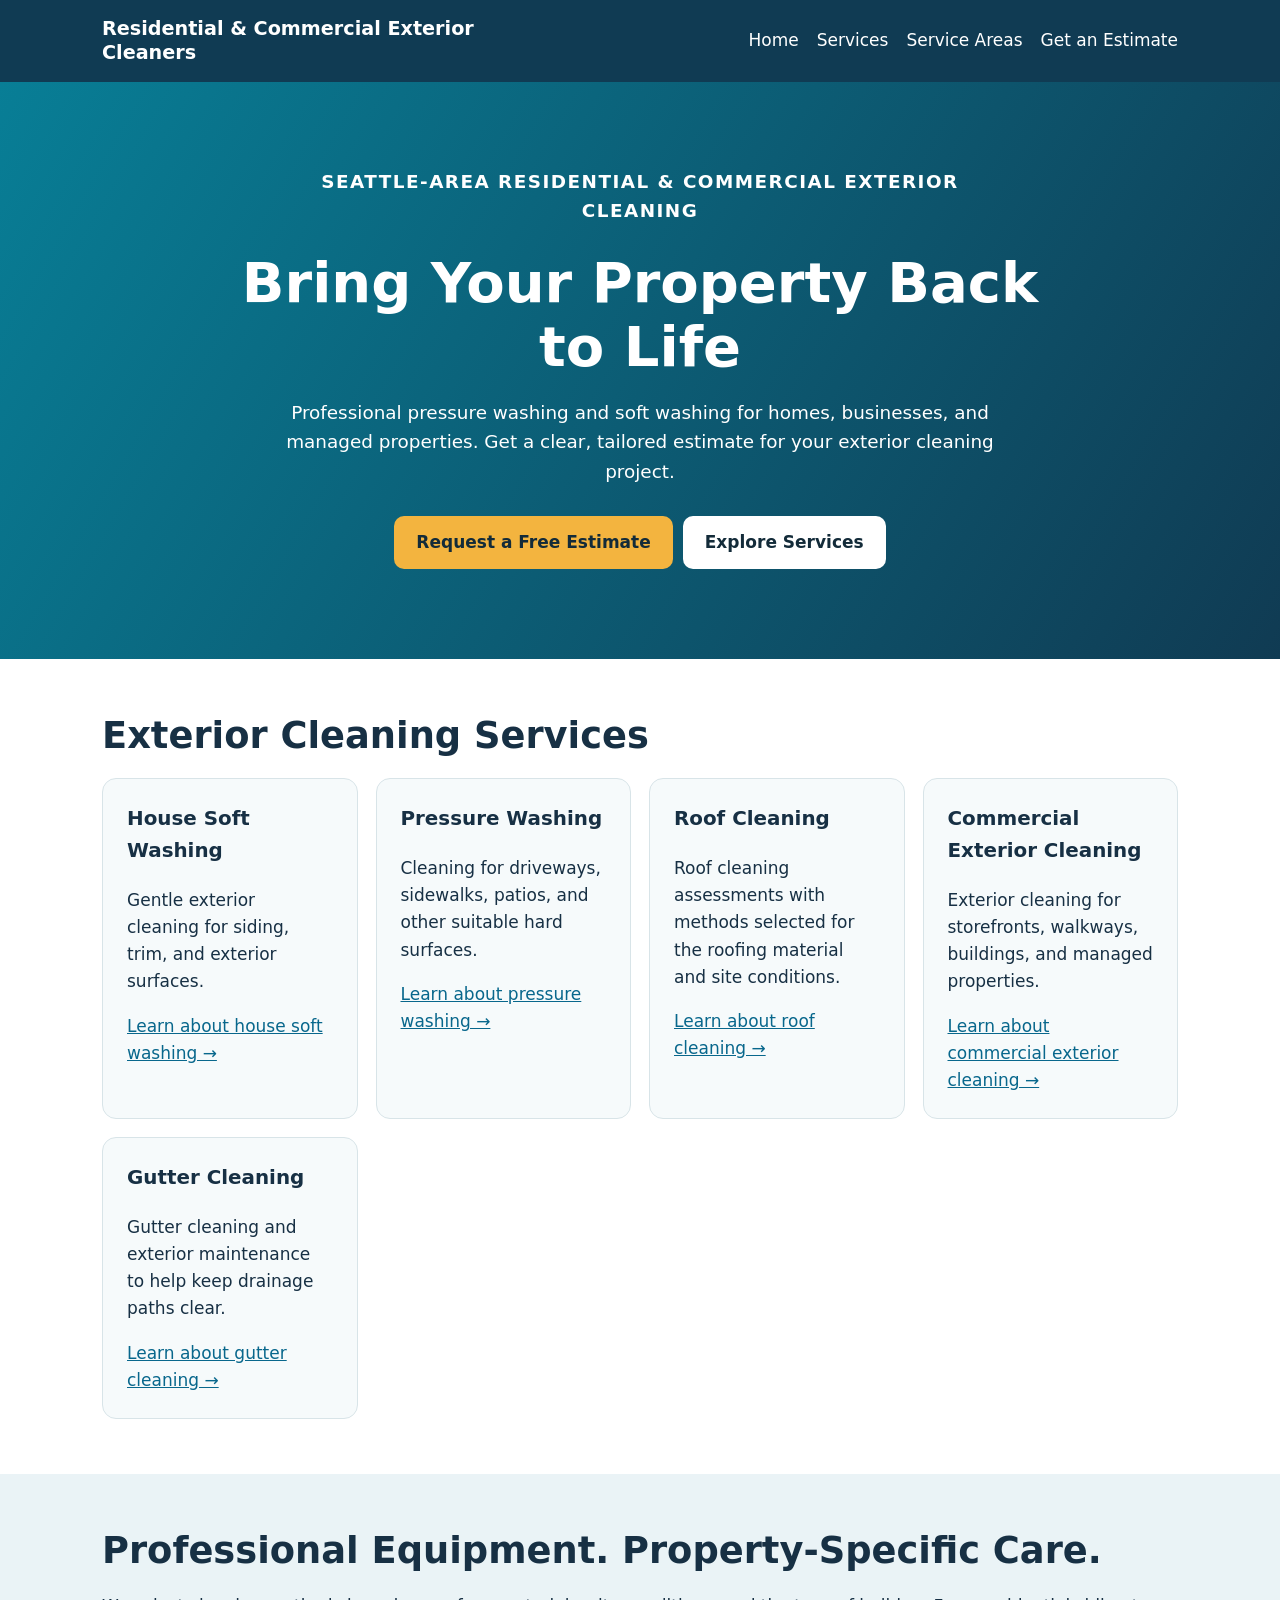
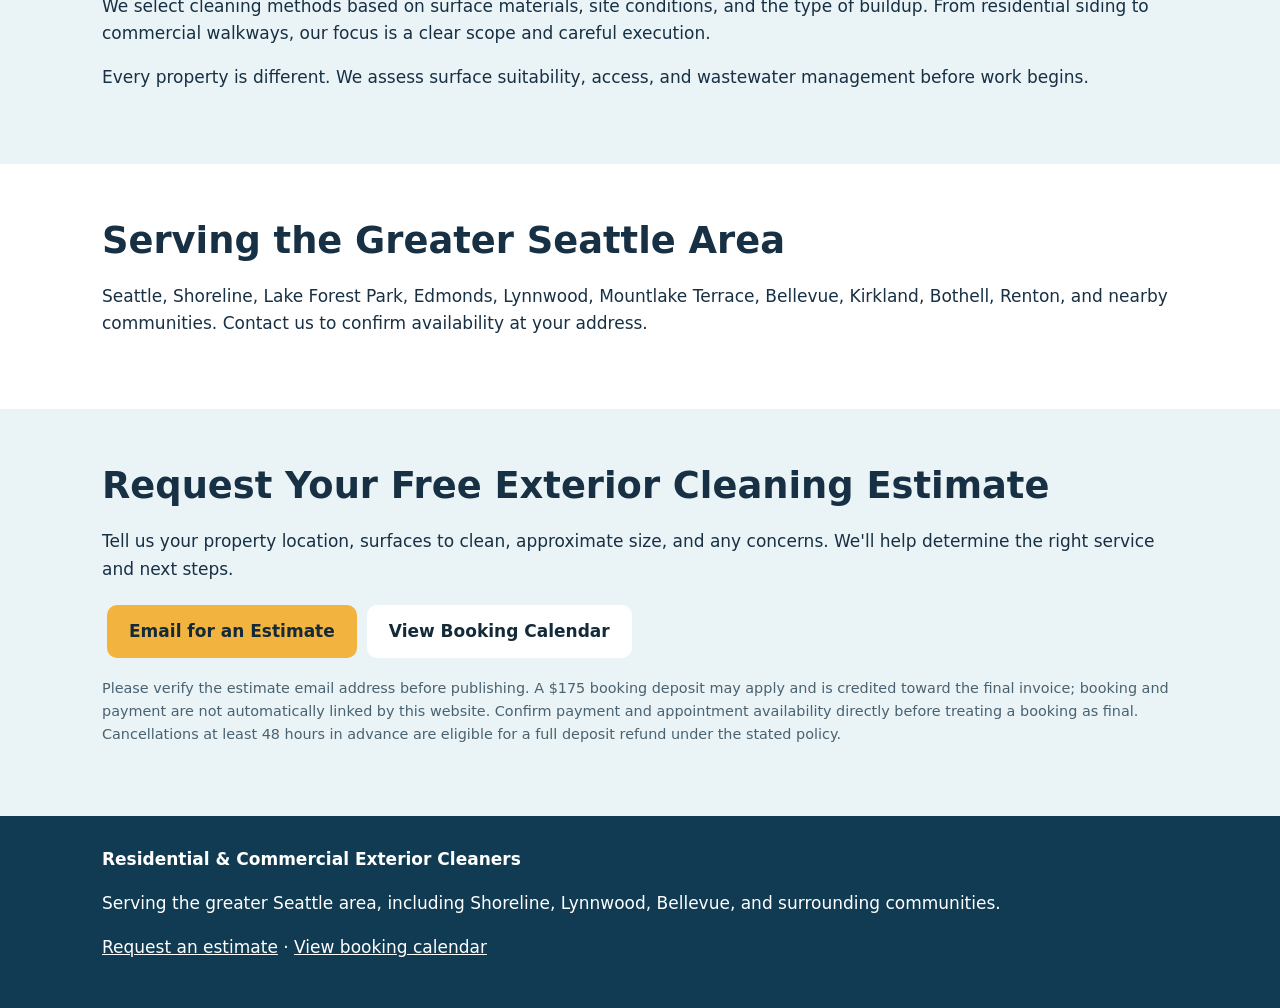
==== index.html @ 868d70b2 "Update index.html Fix Google ads tracking placement" ====
<!doctype html><html lang="en"><head><meta charset="utf-8"><meta name="viewport" content="width=device-width,initial-scale=1"><title>Seattle Pressure Washing &amp; Soft Washing | Residential &amp; Commercial Exterior Cleaners</title><meta name="description" content="Residential and commercial pressure washing, house soft washing, roof cleaning, and exterior cleaning across Seattle, Shoreline, Bellevue, and Lynnwood. Request a free estimate."><link rel="canonical" href="https://www.residentialcommercialexteriorcleaners.com/"><link rel="stylesheet" href="/styles.css"><script type="application/ld+json">{"@context":"https://schema.org","@type":"LocalBusiness","name":"Residential & Commercial Exterior Cleaners","url":"https://www.residentialcommercialexteriorcleaners.com/","description":"Pressure washing and soft washing services for residential and commercial properties in the greater Seattle area.","areaServed":[{"@type":"City","name":"Seattle"},{"@type":"City","name":"Shoreline"},{"@type":"City","name":"Bellevue"},{"@type":"City","name":"Lynnwood"}],"hasOfferCatalog":{"@type":"OfferCatalog","name":"Exterior cleaning services"}}</script>
    
    
<!-- Google tag (gtag.js) -->
<script async src="https://www.googletagmanager.com/gtag/js?id=AW-18505908150"></script>
<script>
  window.dataLayer = window.dataLayer || [];
  function gtag(){dataLayer.push(arguments);}
  gtag('js', new Date());

  gtag('config', 'AW-18505908150');
</script>
<!-- Google Ads estimate request conversion -->
<script>
function gtag_report_conversion(url) {
  var callback = function () {
    if (typeof(url) !== 'undefined') {
      window.location = url;
    }
  };
  gtag('event', 'conversion', {
    'send_to': 'AW-18505908150/kSYCcKnG6kdELb_pvhE',
    'event_callback': callback
  });
  return false;
}
</script>
</head><body><header><div class="wrap"><a class="brand" href="/">Residential &amp; Commercial Exterior Cleaners</a><nav aria-label="Main navigation"><a href="/">Home</a><a href="/#services">Services</a><a href="/#areas">Service Areas</a><a href="/#quote">Get an Estimate</a></nav></div></header><main><section class="hero"><div class="wrap"><p class="eyebrow">Seattle-area residential &amp; commercial exterior cleaning</p><h1>Bring Your Property Back to Life</h1><p>Professional pressure washing and soft washing for homes, businesses, and managed properties. Get a clear, tailored estimate for your exterior cleaning project.</p><a class="btn" href="#quote">Request a Free Estimate</a><a class="btn secondary" href="#services">Explore Services</a></div></section><section class="section" id="services"><div class="wrap"><h2>Exterior Cleaning Services</h2><div class="grid"><article class="card"><h3>House Soft Washing</h3><p>Gentle exterior cleaning for siding, trim, and exterior surfaces.</p><a href="/services/house-soft-washing.html">Learn about house soft washing →</a></article><article class="card"><h3>Pressure Washing</h3><p>Cleaning for driveways, sidewalks, patios, and other suitable hard surfaces.</p><a href="/services/pressure-washing.html">Learn about pressure washing →</a></article><article class="card"><h3>Roof Cleaning</h3><p>Roof cleaning assessments with methods selected for the roofing material and site conditions.</p><a href="/services/roof-cleaning.html">Learn about roof cleaning →</a></article><article class="card"><h3>Commercial Exterior Cleaning</h3><p>Exterior cleaning for storefronts, walkways, buildings, and managed properties.</p><a href="/services/commercial-cleaning.html">Learn about commercial exterior cleaning →</a></article><article class="card"><h3>Gutter Cleaning</h3><p>Gutter cleaning and exterior maintenance to help keep drainage paths clear.</p><a href="/services/gutter-cleaning.html">Learn about gutter cleaning →</a></article></div></div></section><section class="section light"><div class="wrap"><h2>Professional Equipment. Property-Specific Care.</h2><p>We select cleaning methods based on surface materials, site conditions, and the type of buildup. From residential siding to commercial walkways, our focus is a clear scope and careful execution.</p><p>Every property is different. We assess surface suitability, access, and wastewater management before work begins.</p></div></section><section class="section" id="areas"><div class="wrap"><h2>Serving the Greater Seattle Area</h2><p>Seattle, Shoreline, Lake Forest Park, Edmonds, Lynnwood, Mountlake Terrace, Bellevue, Kirkland, Bothell, Renton, and nearby communities. Contact us to confirm availability at your address.</p></div></section><section class="section light" id="quote"><div class="wrap"><h2>Request Your Free Exterior Cleaning Estimate</h2><p>Tell us your property location, surfaces to clean, approximate size, and any concerns. We'll help determine the right service and next steps.</p><a class="btn" onclick="gtag_report_conversion();" href="https://mail.google.com/mail/?view=cm&amp;fs=1&amp;to=matt%40residentialcommercialexteriorcleaners.com&amp;su=Exterior%20Cleaning%20Estimate%20Request"">Email for an Estimate</a><a class="btn secondary" href="https://calendar.app.google/ALPbAjFEjYgFYLGk9" rel="noopener noreferrer">View Booking Calendar</a><p class="note">Please verify the estimate email address before publishing. A $175 booking deposit may apply and is credited toward the final invoice; booking and payment are not automatically linked by this website. Confirm payment and appointment availability directly before treating a booking as final. Cancellations at least 48 hours in advance are eligible for a full deposit refund under the stated policy.</p></div></section></main><footer><div class="wrap"><strong>Residential &amp; Commercial Exterior Cleaners</strong><p>Serving the greater Seattle area, including Shoreline, Lynnwood, Bellevue, and surrounding communities.</p><p><a href="/#quote">Request an estimate</a> · <a href="https://calendar.app.google/ALPbAjFEjYgFYLGk9" rel="noopener noreferrer">View booking calendar</a></p></div></footer></body></html>
---- styles.css ----
*{box-sizing:border-box}html{scroll-behavior:smooth}body{margin:0;font:17px/1.6 system-ui,-apple-system,Segoe UI,sans-serif;color:#173044;background:#fff}a{color:#08678c}header{background:#103b53;color:white}header .wrap{display:flex;justify-content:space-between;align-items:center;gap:20px;flex-wrap:wrap;padding:17px 22px}header a{color:white;text-decoration:none}nav{display:flex;gap:18px;flex-wrap:wrap}nav a:hover{text-decoration:underline}.brand{font-weight:800;font-size:1.2rem;line-height:1.25;max-width:380px}.hero{background:linear-gradient(120deg,#087e96,#103b53);color:white;padding:85px 20px;text-align:center}.hero h1{font-size:clamp(2rem,5vw,3.5rem);line-height:1.15;max-width:850px;margin:0 auto 18px}.hero p{max-width:750px;margin:0 auto 25px;font-size:1.15rem}.wrap{max-width:1120px;margin:auto;padding:0 22px}.section{padding:55px 0}.section h2{font-size:clamp(1.7rem,3vw,2.3rem);line-height:1.2;margin:0 0 20px}.grid{display:grid;grid-template-columns:repeat(auto-fit,minmax(240px,1fr));gap:18px}.card{border:1px solid #d8e4e8;border-radius:14px;padding:24px;background:#f6fafb}.card h3{margin-top:0}.btn{display:inline-block;background:#f3b43f;color:#132b39!important;font-weight:800;text-decoration:none;padding:13px 22px;border-radius:10px;margin:5px}.btn.secondary{background:white}.light{background:#eaf3f6}.note{font-size:.9rem;color:#496271}.hero .note{color:#e9f4f8}footer{background:#103b53;color:white;padding:30px 0}footer a{color:white}.eyebrow{font-weight:700;text-transform:uppercase;letter-spacing:.08em;font-size:.85rem}ul{padding-left:22px}a:focus-visible{outline:3px solid #e7a11d;outline-offset:3px}@media(max-width:600px){header .wrap{display:block}nav{margin-top:14px}.hero{padding:65px 16px}}
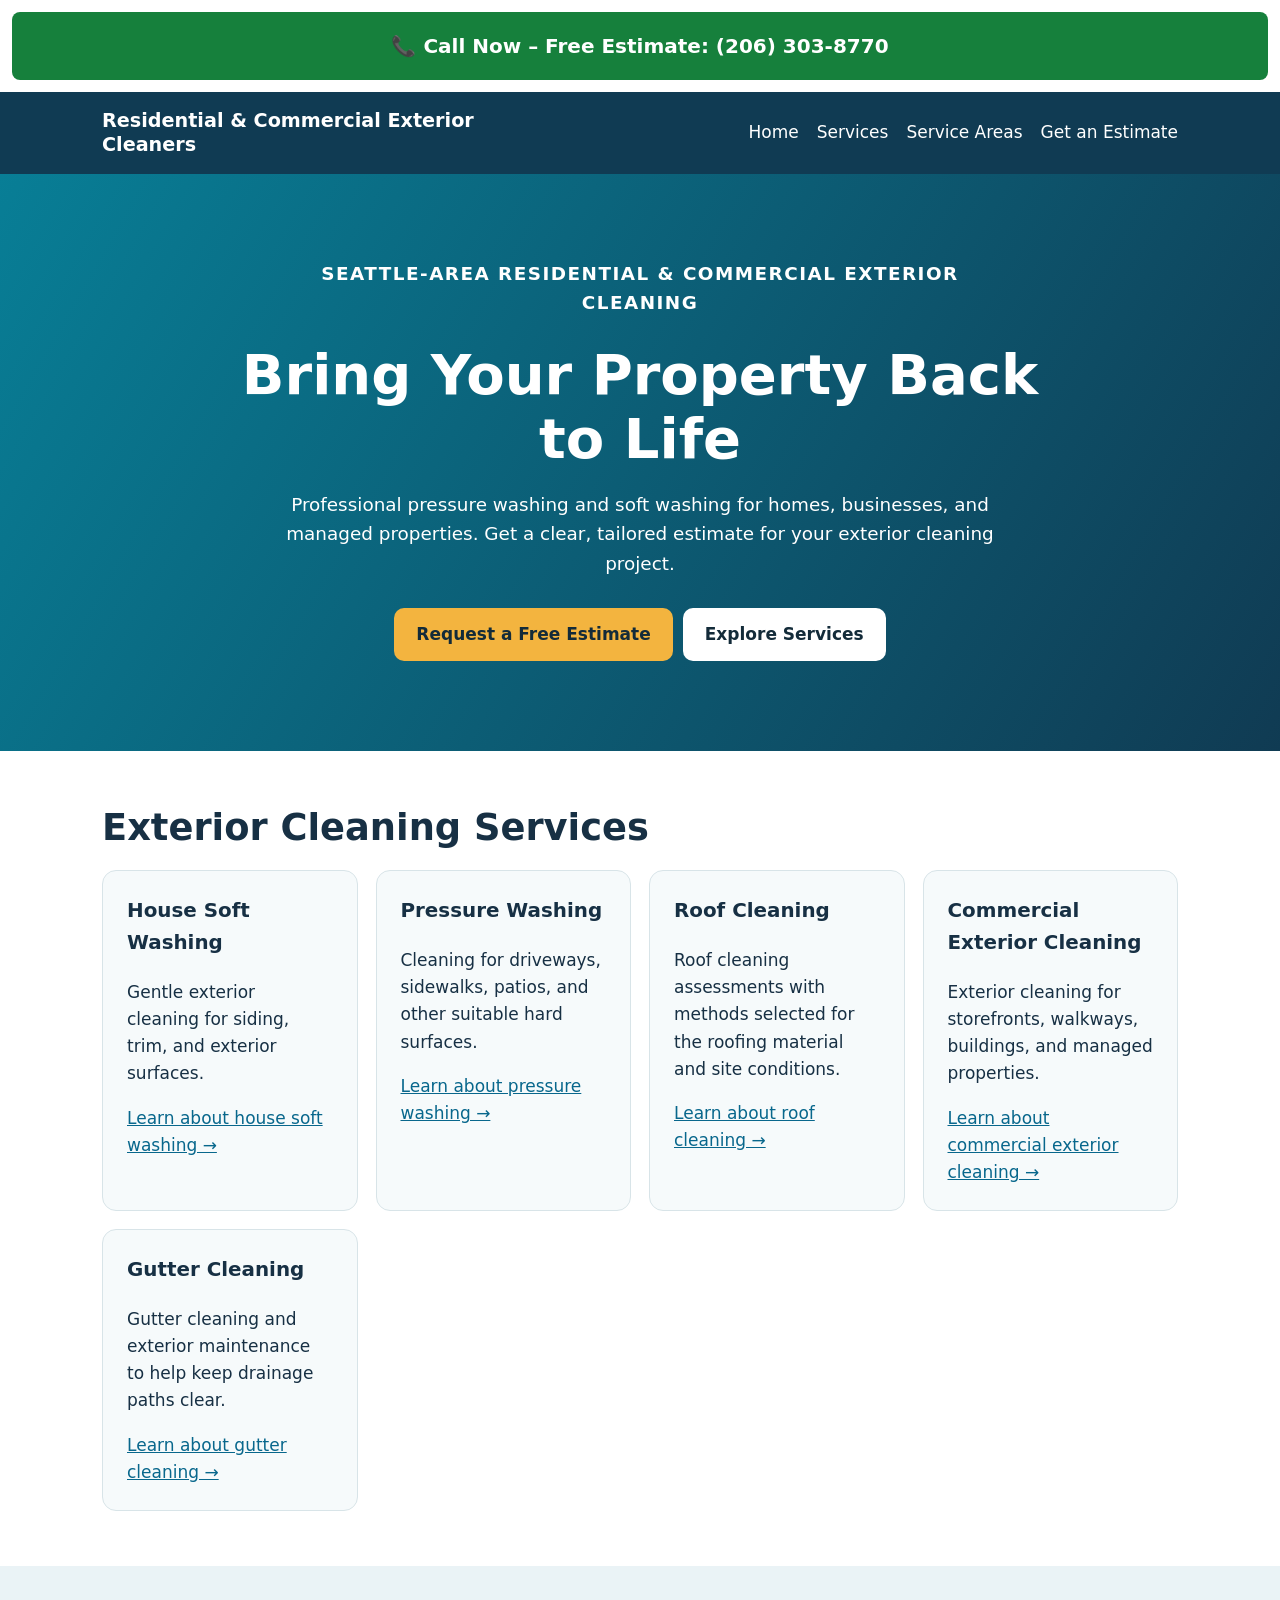
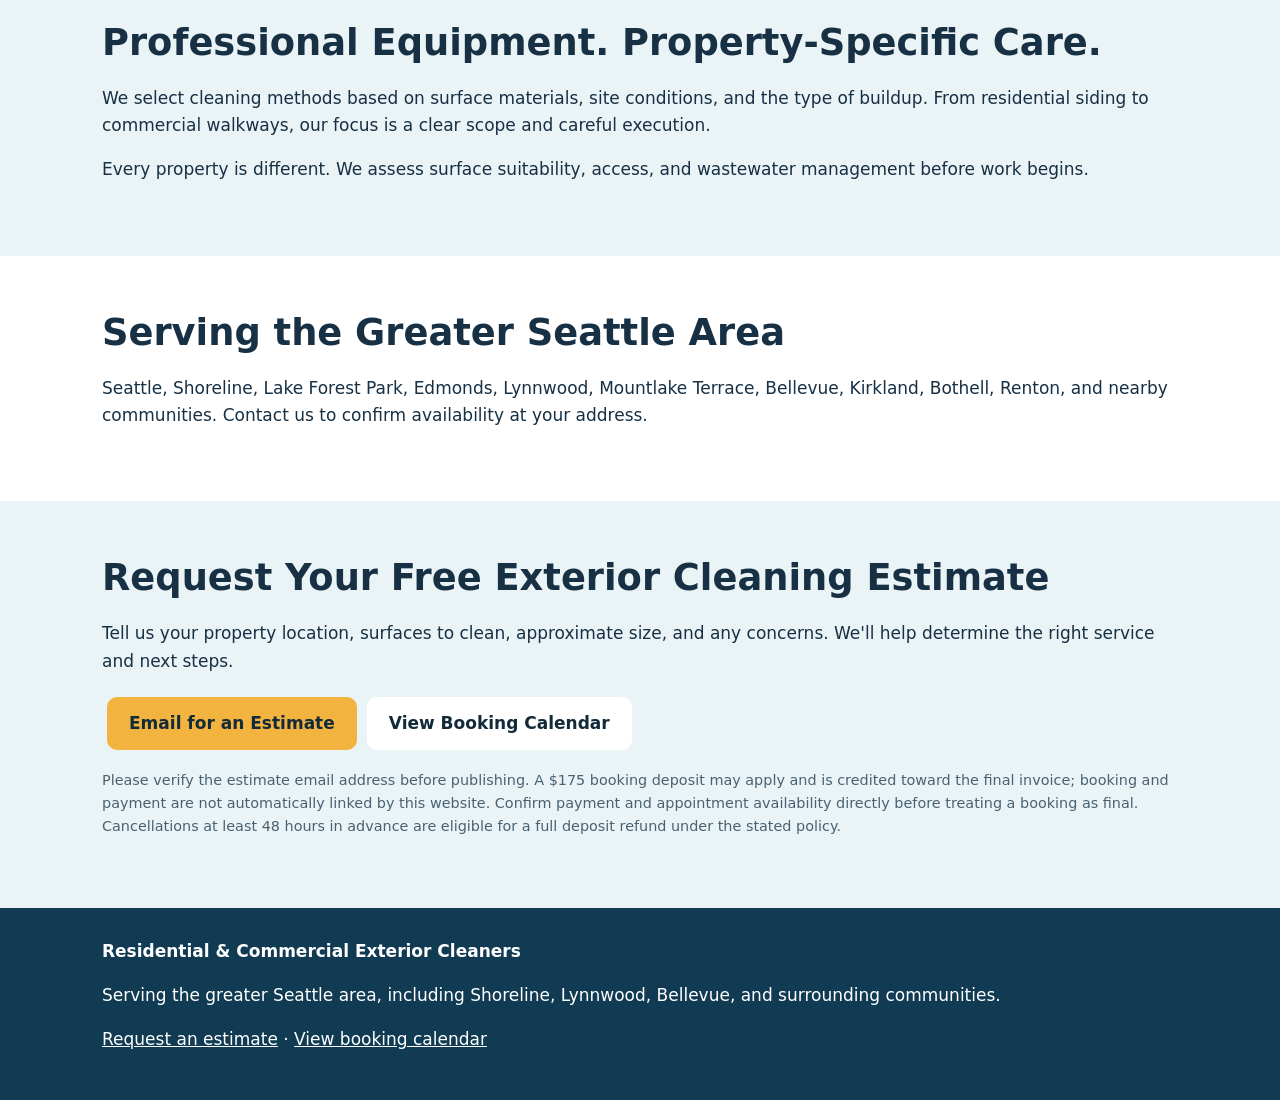
==== commit 9b4a0820: "Update index.html" ====
--- a/index.html
+++ b/index.html
@@ -25,4 +25,8 @@
   return false;
 }
 </script>
-</head><body><header><div class="wrap"><a class="brand" href="/">Residential &amp; Commercial Exterior Cleaners</a><nav aria-label="Main navigation"><a href="/">Home</a><a href="/#services">Services</a><a href="/#areas">Service Areas</a><a href="/#quote">Get an Estimate</a></nav></div></header><main><section class="hero"><div class="wrap"><p class="eyebrow">Seattle-area residential &amp; commercial exterior cleaning</p><h1>Bring Your Property Back to Life</h1><p>Professional pressure washing and soft washing for homes, businesses, and managed properties. Get a clear, tailored estimate for your exterior cleaning project.</p><a class="btn" href="#quote">Request a Free Estimate</a><a class="btn secondary" href="#services">Explore Services</a></div></section><section class="section" id="services"><div class="wrap"><h2>Exterior Cleaning Services</h2><div class="grid"><article class="card"><h3>House Soft Washing</h3><p>Gentle exterior cleaning for siding, trim, and exterior surfaces.</p><a href="/services/house-soft-washing.html">Learn about house soft washing →</a></article><article class="card"><h3>Pressure Washing</h3><p>Cleaning for driveways, sidewalks, patios, and other suitable hard surfaces.</p><a href="/services/pressure-washing.html">Learn about pressure washing →</a></article><article class="card"><h3>Roof Cleaning</h3><p>Roof cleaning assessments with methods selected for the roofing material and site conditions.</p><a href="/services/roof-cleaning.html">Learn about roof cleaning →</a></article><article class="card"><h3>Commercial Exterior Cleaning</h3><p>Exterior cleaning for storefronts, walkways, buildings, and managed properties.</p><a href="/services/commercial-cleaning.html">Learn about commercial exterior cleaning →</a></article><article class="card"><h3>Gutter Cleaning</h3><p>Gutter cleaning and exterior maintenance to help keep drainage paths clear.</p><a href="/services/gutter-cleaning.html">Learn about gutter cleaning →</a></article></div></div></section><section class="section light"><div class="wrap"><h2>Professional Equipment. Property-Specific Care.</h2><p>We select cleaning methods based on surface materials, site conditions, and the type of buildup. From residential siding to commercial walkways, our focus is a clear scope and careful execution.</p><p>Every property is different. We assess surface suitability, access, and wastewater management before work begins.</p></div></section><section class="section" id="areas"><div class="wrap"><h2>Serving the Greater Seattle Area</h2><p>Seattle, Shoreline, Lake Forest Park, Edmonds, Lynnwood, Mountlake Terrace, Bellevue, Kirkland, Bothell, Renton, and nearby communities. Contact us to confirm availability at your address.</p></div></section><section class="section light" id="quote"><div class="wrap"><h2>Request Your Free Exterior Cleaning Estimate</h2><p>Tell us your property location, surfaces to clean, approximate size, and any concerns. We'll help determine the right service and next steps.</p><a class="btn" onclick="gtag_report_conversion();" href="https://mail.google.com/mail/?view=cm&amp;fs=1&amp;to=matt%40residentialcommercialexteriorcleaners.com&amp;su=Exterior%20Cleaning%20Estimate%20Request"">Email for an Estimate</a><a class="btn secondary" href="https://calendar.app.google/ALPbAjFEjYgFYLGk9" rel="noopener noreferrer">View Booking Calendar</a><p class="note">Please verify the estimate email address before publishing. A $175 booking deposit may apply and is credited toward the final invoice; booking and payment are not automatically linked by this website. Confirm payment and appointment availability directly before treating a booking as final. Cancellations at least 48 hours in advance are eligible for a full deposit refund under the stated policy.</p></div></section></main><footer><div class="wrap"><strong>Residential &amp; Commercial Exterior Cleaners</strong><p>Serving the greater Seattle area, including Shoreline, Lynnwood, Bellevue, and surrounding communities.</p><p><a href="/#quote">Request an estimate</a> · <a href="https://calendar.app.google/ALPbAjFEjYgFYLGk9" rel="noopener noreferrer">View booking calendar</a></p></div></footer></body></html>
+</head><body>
+<a href="tel:+12063038770" style="display:block;background:#16803c;color:white;text-align:center;padding:18px;font-size:20px;font-weight:bold;text-decoration:none;border-radius:8px;margin:12px;">
+  📞 Call Now – Free Estimate: (206) 303-8770
+</a>
+<header><div class="wrap"><a class="brand" href="/">Residential &amp; Commercial Exterior Cleaners</a><nav aria-label="Main navigation"><a href="/">Home</a><a href="/#services">Services</a><a href="/#areas">Service Areas</a><a href="/#quote">Get an Estimate</a></nav></div></header><main><section class="hero"><div class="wrap"><p class="eyebrow">Seattle-area residential &amp; commercial exterior cleaning</p><h1>Bring Your Property Back to Life</h1><p>Professional pressure washing and soft washing for homes, businesses, and managed properties. Get a clear, tailored estimate for your exterior cleaning project.</p><a class="btn" href="#quote">Request a Free Estimate</a><a class="btn secondary" href="#services">Explore Services</a></div></section><section class="section" id="services"><div class="wrap"><h2>Exterior Cleaning Services</h2><div class="grid"><article class="card"><h3>House Soft Washing</h3><p>Gentle exterior cleaning for siding, trim, and exterior surfaces.</p><a href="/services/house-soft-washing.html">Learn about house soft washing →</a></article><article class="card"><h3>Pressure Washing</h3><p>Cleaning for driveways, sidewalks, patios, and other suitable hard surfaces.</p><a href="/services/pressure-washing.html">Learn about pressure washing →</a></article><article class="card"><h3>Roof Cleaning</h3><p>Roof cleaning assessments with methods selected for the roofing material and site conditions.</p><a href="/services/roof-cleaning.html">Learn about roof cleaning →</a></article><article class="card"><h3>Commercial Exterior Cleaning</h3><p>Exterior cleaning for storefronts, walkways, buildings, and managed properties.</p><a href="/services/commercial-cleaning.html">Learn about commercial exterior cleaning →</a></article><article class="card"><h3>Gutter Cleaning</h3><p>Gutter cleaning and exterior maintenance to help keep drainage paths clear.</p><a href="/services/gutter-cleaning.html">Learn about gutter cleaning →</a></article></div></div></section><section class="section light"><div class="wrap"><h2>Professional Equipment. Property-Specific Care.</h2><p>We select cleaning methods based on surface materials, site conditions, and the type of buildup. From residential siding to commercial walkways, our focus is a clear scope and careful execution.</p><p>Every property is different. We assess surface suitability, access, and wastewater management before work begins.</p></div></section><section class="section" id="areas"><div class="wrap"><h2>Serving the Greater Seattle Area</h2><p>Seattle, Shoreline, Lake Forest Park, Edmonds, Lynnwood, Mountlake Terrace, Bellevue, Kirkland, Bothell, Renton, and nearby communities. Contact us to confirm availability at your address.</p></div></section><section class="section light" id="quote"><div class="wrap"><h2>Request Your Free Exterior Cleaning Estimate</h2><p>Tell us your property location, surfaces to clean, approximate size, and any concerns. We'll help determine the right service and next steps.</p><a class="btn" onclick="gtag_report_conversion();" href="https://mail.google.com/mail/?view=cm&amp;fs=1&amp;to=matt%40residentialcommercialexteriorcleaners.com&amp;su=Exterior%20Cleaning%20Estimate%20Request"">Email for an Estimate</a><a class="btn secondary" href="https://calendar.app.google/ALPbAjFEjYgFYLGk9" rel="noopener noreferrer">View Booking Calendar</a><p class="note">Please verify the estimate email address before publishing. A $175 booking deposit may apply and is credited toward the final invoice; booking and payment are not automatically linked by this website. Confirm payment and appointment availability directly before treating a booking as final. Cancellations at least 48 hours in advance are eligible for a full deposit refund under the stated policy.</p></div></section></main><footer><div class="wrap"><strong>Residential &amp; Commercial Exterior Cleaners</strong><p>Serving the greater Seattle area, including Shoreline, Lynnwood, Bellevue, and surrounding communities.</p><p><a href="/#quote">Request an estimate</a> · <a href="https://calendar.app.google/ALPbAjFEjYgFYLGk9" rel="noopener noreferrer">View booking calendar</a></p></div></footer></body></html>
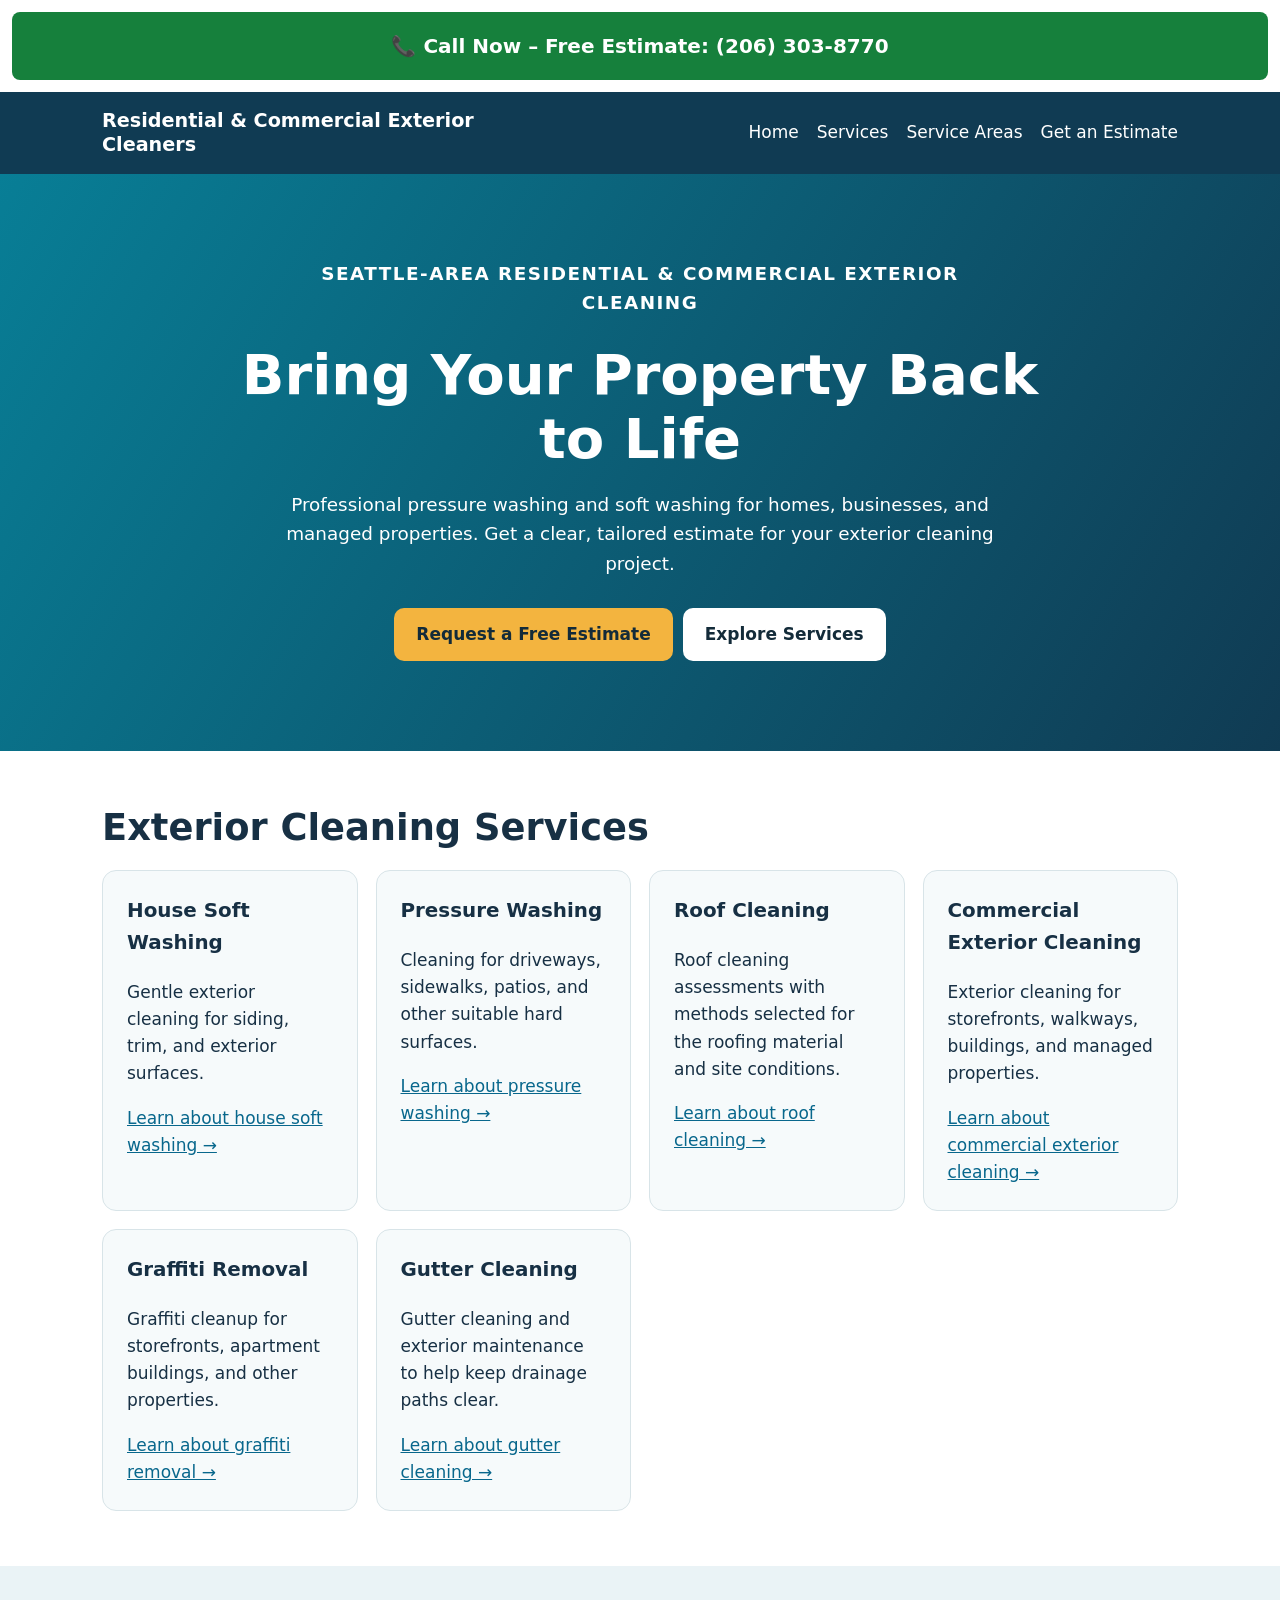
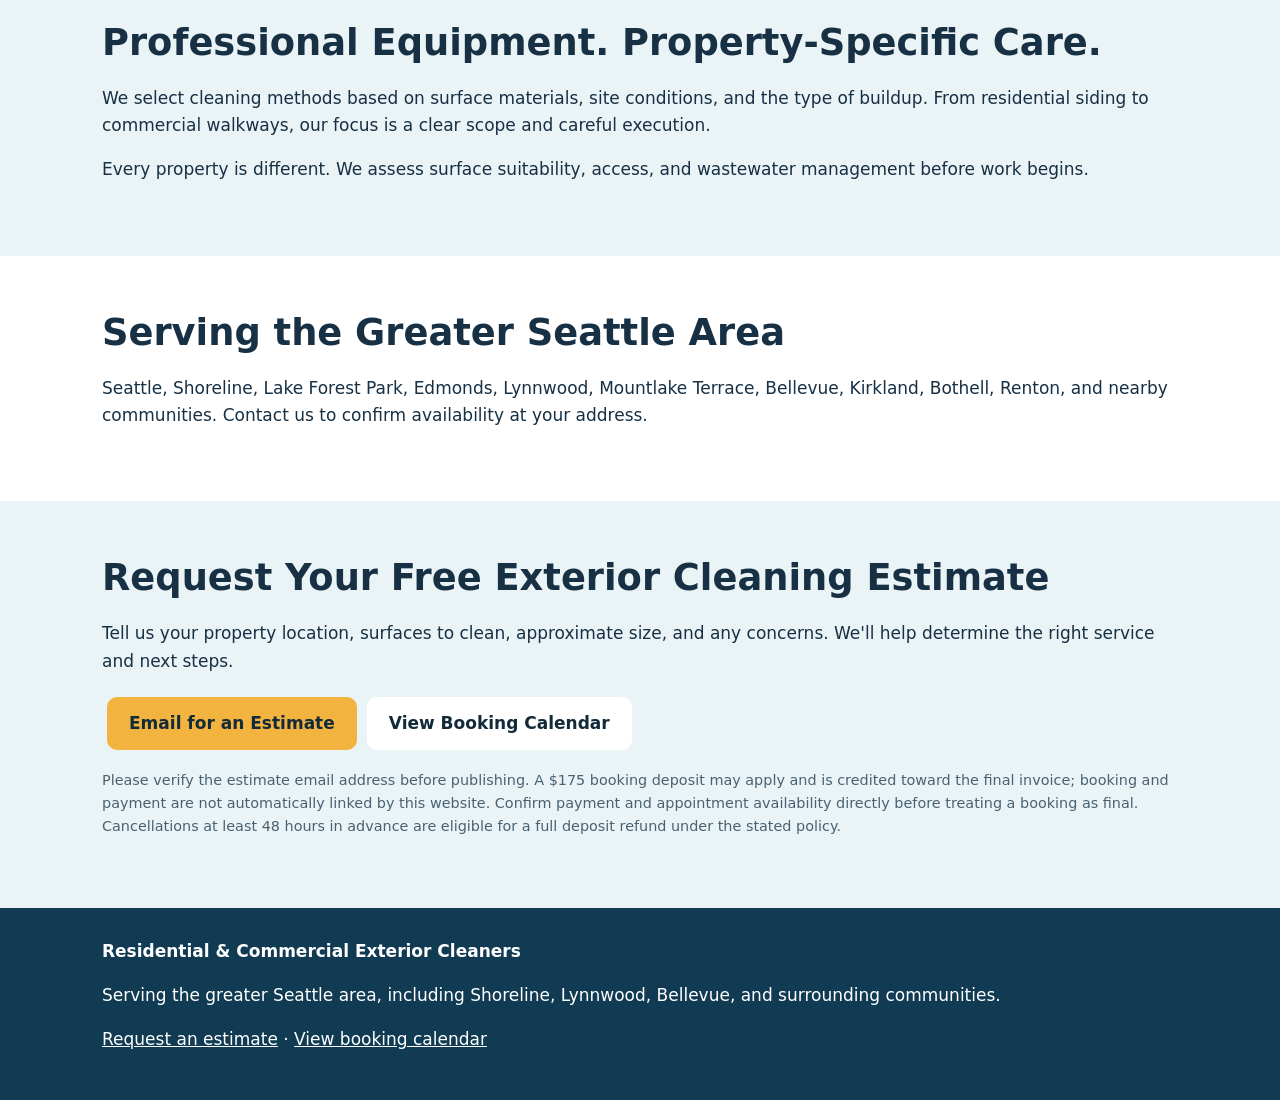
==== commit c9ab7c33: "Add graffiti removal service page" ====
--- a/index.html
+++ b/index.html
@@ -29,4 +29,4 @@
 <a href="tel:+12063038770" style="display:block;background:#16803c;color:white;text-align:center;padding:18px;font-size:20px;font-weight:bold;text-decoration:none;border-radius:8px;margin:12px;">
   📞 Call Now – Free Estimate: (206) 303-8770
 </a>
-<header><div class="wrap"><a class="brand" href="/">Residential &amp; Commercial Exterior Cleaners</a><nav aria-label="Main navigation"><a href="/">Home</a><a href="/#services">Services</a><a href="/#areas">Service Areas</a><a href="/#quote">Get an Estimate</a></nav></div></header><main><section class="hero"><div class="wrap"><p class="eyebrow">Seattle-area residential &amp; commercial exterior cleaning</p><h1>Bring Your Property Back to Life</h1><p>Professional pressure washing and soft washing for homes, businesses, and managed properties. Get a clear, tailored estimate for your exterior cleaning project.</p><a class="btn" href="#quote">Request a Free Estimate</a><a class="btn secondary" href="#services">Explore Services</a></div></section><section class="section" id="services"><div class="wrap"><h2>Exterior Cleaning Services</h2><div class="grid"><article class="card"><h3>House Soft Washing</h3><p>Gentle exterior cleaning for siding, trim, and exterior surfaces.</p><a href="/services/house-soft-washing.html">Learn about house soft washing →</a></article><article class="card"><h3>Pressure Washing</h3><p>Cleaning for driveways, sidewalks, patios, and other suitable hard surfaces.</p><a href="/services/pressure-washing.html">Learn about pressure washing →</a></article><article class="card"><h3>Roof Cleaning</h3><p>Roof cleaning assessments with methods selected for the roofing material and site conditions.</p><a href="/services/roof-cleaning.html">Learn about roof cleaning →</a></article><article class="card"><h3>Commercial Exterior Cleaning</h3><p>Exterior cleaning for storefronts, walkways, buildings, and managed properties.</p><a href="/services/commercial-cleaning.html">Learn about commercial exterior cleaning →</a></article><article class="card"><h3>Gutter Cleaning</h3><p>Gutter cleaning and exterior maintenance to help keep drainage paths clear.</p><a href="/services/gutter-cleaning.html">Learn about gutter cleaning →</a></article></div></div></section><section class="section light"><div class="wrap"><h2>Professional Equipment. Property-Specific Care.</h2><p>We select cleaning methods based on surface materials, site conditions, and the type of buildup. From residential siding to commercial walkways, our focus is a clear scope and careful execution.</p><p>Every property is different. We assess surface suitability, access, and wastewater management before work begins.</p></div></section><section class="section" id="areas"><div class="wrap"><h2>Serving the Greater Seattle Area</h2><p>Seattle, Shoreline, Lake Forest Park, Edmonds, Lynnwood, Mountlake Terrace, Bellevue, Kirkland, Bothell, Renton, and nearby communities. Contact us to confirm availability at your address.</p></div></section><section class="section light" id="quote"><div class="wrap"><h2>Request Your Free Exterior Cleaning Estimate</h2><p>Tell us your property location, surfaces to clean, approximate size, and any concerns. We'll help determine the right service and next steps.</p><a class="btn" onclick="gtag_report_conversion();" href="https://mail.google.com/mail/?view=cm&amp;fs=1&amp;to=matt%40residentialcommercialexteriorcleaners.com&amp;su=Exterior%20Cleaning%20Estimate%20Request"">Email for an Estimate</a><a class="btn secondary" href="https://calendar.app.google/ALPbAjFEjYgFYLGk9" rel="noopener noreferrer">View Booking Calendar</a><p class="note">Please verify the estimate email address before publishing. A $175 booking deposit may apply and is credited toward the final invoice; booking and payment are not automatically linked by this website. Confirm payment and appointment availability directly before treating a booking as final. Cancellations at least 48 hours in advance are eligible for a full deposit refund under the stated policy.</p></div></section></main><footer><div class="wrap"><strong>Residential &amp; Commercial Exterior Cleaners</strong><p>Serving the greater Seattle area, including Shoreline, Lynnwood, Bellevue, and surrounding communities.</p><p><a href="/#quote">Request an estimate</a> · <a href="https://calendar.app.google/ALPbAjFEjYgFYLGk9" rel="noopener noreferrer">View booking calendar</a></p></div></footer></body></html>
+<header><div class="wrap"><a class="brand" href="/">Residential &amp; Commercial Exterior Cleaners</a><nav aria-label="Main navigation"><a href="/">Home</a><a href="/#services">Services</a><a href="/#areas">Service Areas</a><a href="/#quote">Get an Estimate</a></nav></div></header><main><section class="hero"><div class="wrap"><p class="eyebrow">Seattle-area residential &amp; commercial exterior cleaning</p><h1>Bring Your Property Back to Life</h1><p>Professional pressure washing and soft washing for homes, businesses, and managed properties. Get a clear, tailored estimate for your exterior cleaning project.</p><a class="btn" href="tel:+12063038770">Request a Free Estimate</a><a class="btn secondary" href="#services">Explore Services</a></div></section><section class="section" id="services"><div class="wrap"><h2>Exterior Cleaning Services</h2><div class="grid"><article class="card"><h3>House Soft Washing</h3><p>Gentle exterior cleaning for siding, trim, and exterior surfaces.</p><a href="/services/house-soft-washing.html">Learn about house soft washing →</a></article><article class="card"><h3>Pressure Washing</h3><p>Cleaning for driveways, sidewalks, patios, and other suitable hard surfaces.</p><a href="/services/pressure-washing.html">Learn about pressure washing →</a></article><article class="card"><h3>Roof Cleaning</h3><p>Roof cleaning assessments with methods selected for the roofing material and site conditions.</p><a href="/services/roof-cleaning.html">Learn about roof cleaning →</a></article><article class="card"><h3>Commercial Exterior Cleaning</h3><p>Exterior cleaning for storefronts, walkways, buildings, and managed properties.</p><a href="/services/commercial-cleaning.html">Learn about commercial exterior cleaning →</a></article><article class="card"><h3>Graffiti Removal</h3><p>Graffiti cleanup for storefronts, apartment buildings, and other properties.</p><a href="/services/graffiti-removal.html">Learn about graffiti removal →</a></article><article class="card"><h3>Gutter Cleaning</h3><p>Gutter cleaning and exterior maintenance to help keep drainage paths clear.</p><a href="/services/gutter-cleaning.html">Learn about gutter cleaning →</a></article></div></div></section><section class="section light"><div class="wrap"><h2>Professional Equipment. Property-Specific Care.</h2><p>We select cleaning methods based on surface materials, site conditions, and the type of buildup. From residential siding to commercial walkways, our focus is a clear scope and careful execution.</p><p>Every property is different. We assess surface suitability, access, and wastewater management before work begins.</p></div></section><section class="section" id="areas"><div class="wrap"><h2>Serving the Greater Seattle Area</h2><p>Seattle, Shoreline, Lake Forest Park, Edmonds, Lynnwood, Mountlake Terrace, Bellevue, Kirkland, Bothell, Renton, and nearby communities. Contact us to confirm availability at your address.</p></div></section><section class="section light" id="quote"><div class="wrap"><h2>Request Your Free Exterior Cleaning Estimate</h2><p>Tell us your property location, surfaces to clean, approximate size, and any concerns. We'll help determine the right service and next steps.</p><a class="btn" onclick="gtag_report_conversion();" href="https://mail.google.com/mail/?view=cm&amp;fs=1&amp;to=matt%40residentialcommercialexteriorcleaners.com&amp;su=Exterior%20Cleaning%20Estimate%20Request"">Email for an Estimate</a><a class="btn secondary" href="https://calendar.app.google/ALPbAjFEjYgFYLGk9" rel="noopener noreferrer">View Booking Calendar</a><p class="note">Please verify the estimate email address before publishing. A $175 booking deposit may apply and is credited toward the final invoice; booking and payment are not automatically linked by this website. Confirm payment and appointment availability directly before treating a booking as final. Cancellations at least 48 hours in advance are eligible for a full deposit refund under the stated policy.</p></div></section></main><footer><div class="wrap"><strong>Residential &amp; Commercial Exterior Cleaners</strong><p>Serving the greater Seattle area, including Shoreline, Lynnwood, Bellevue, and surrounding communities.</p><p><a href="/#quote">Request an estimate</a> · <a href="https://calendar.app.google/ALPbAjFEjYgFYLGk9" rel="noopener noreferrer">View booking calendar</a></p></div></footer></body></html>
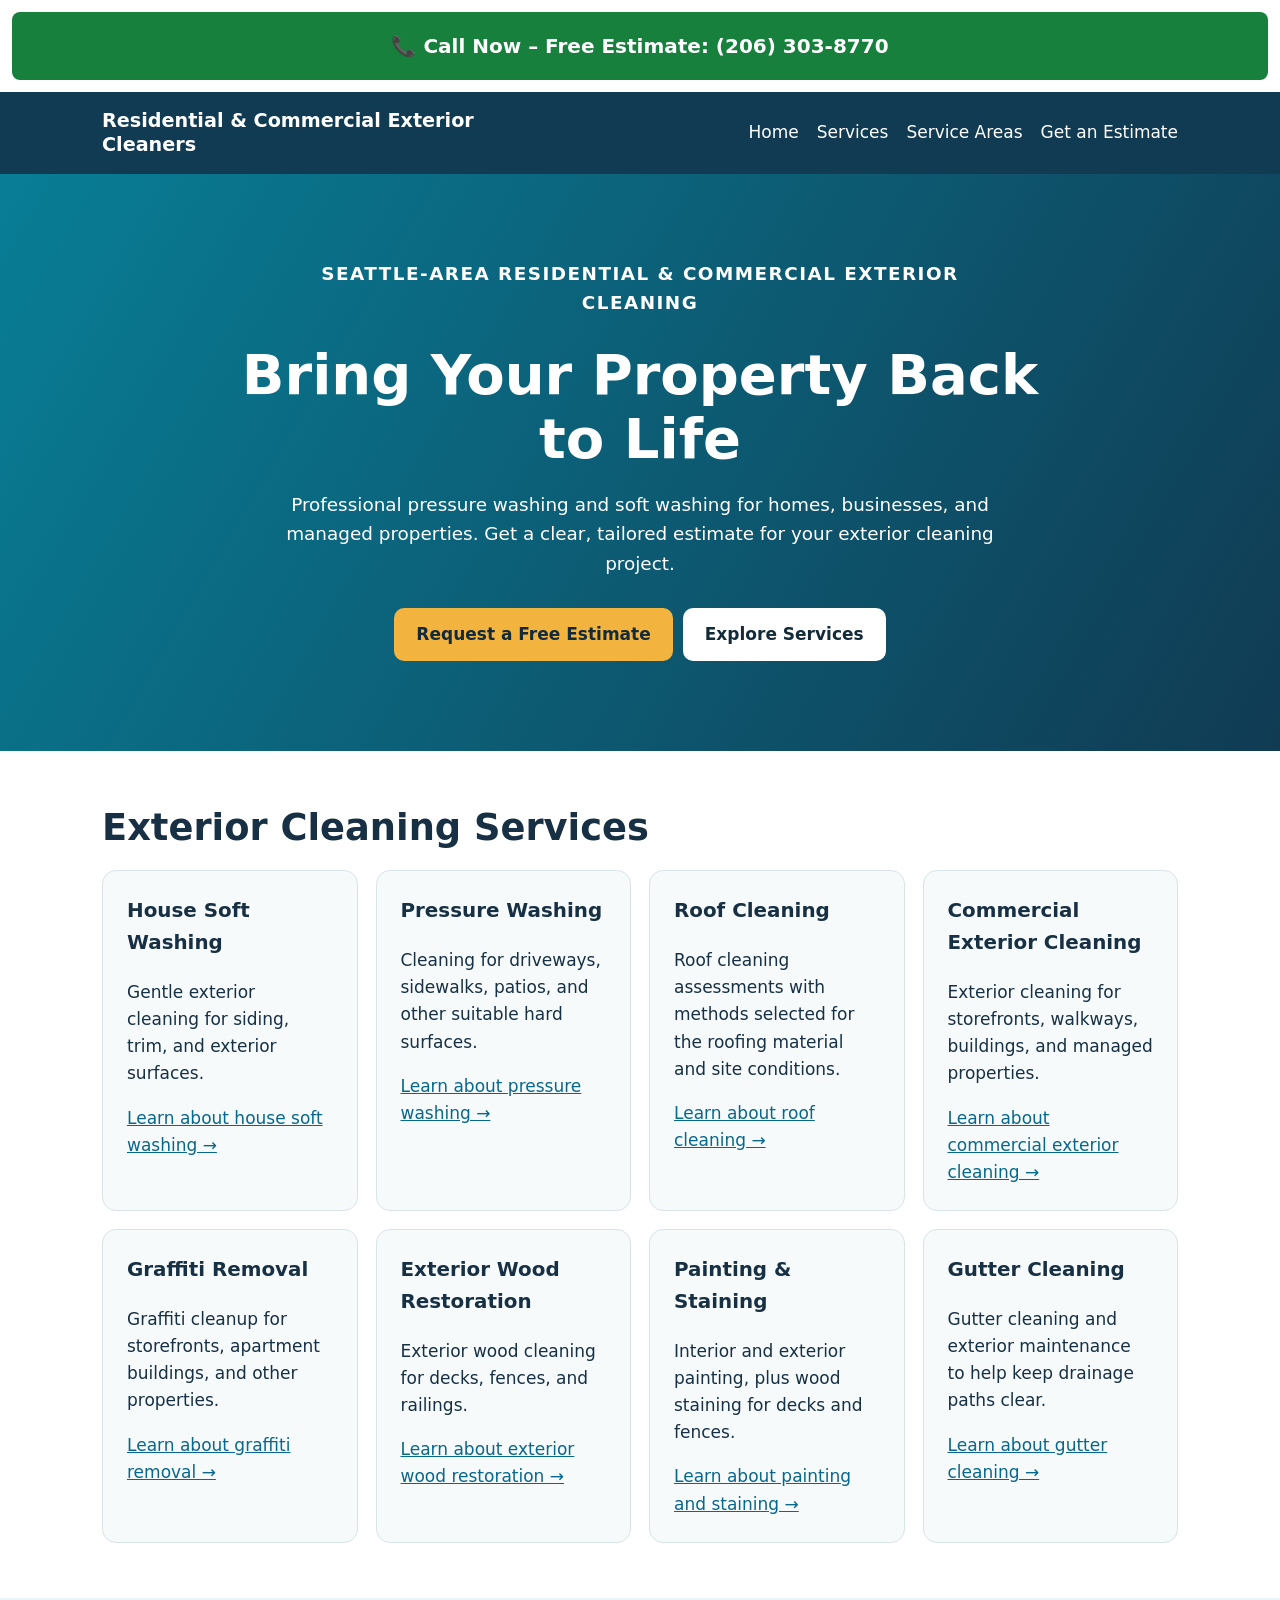
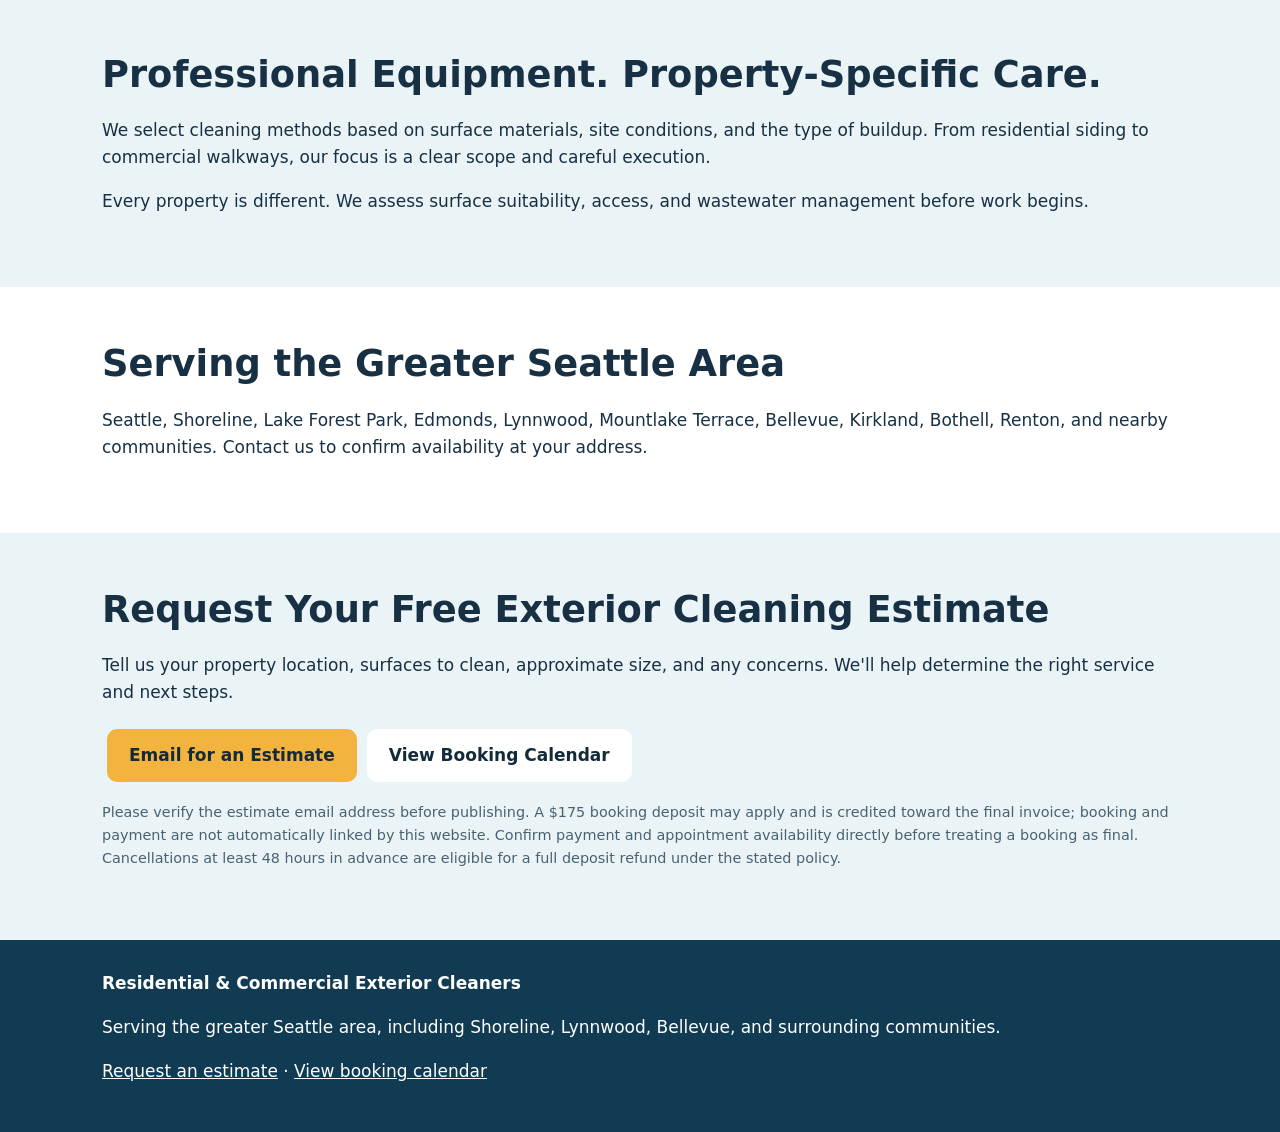
==== commit fa8013bb: "Add wood restoration and painting service pages" ====
--- a/index.html
+++ b/index.html
@@ -29,4 +29,4 @@
 <a href="tel:+12063038770" style="display:block;background:#16803c;color:white;text-align:center;padding:18px;font-size:20px;font-weight:bold;text-decoration:none;border-radius:8px;margin:12px;">
   📞 Call Now – Free Estimate: (206) 303-8770
 </a>
-<header><div class="wrap"><a class="brand" href="/">Residential &amp; Commercial Exterior Cleaners</a><nav aria-label="Main navigation"><a href="/">Home</a><a href="/#services">Services</a><a href="/#areas">Service Areas</a><a href="/#quote">Get an Estimate</a></nav></div></header><main><section class="hero"><div class="wrap"><p class="eyebrow">Seattle-area residential &amp; commercial exterior cleaning</p><h1>Bring Your Property Back to Life</h1><p>Professional pressure washing and soft washing for homes, businesses, and managed properties. Get a clear, tailored estimate for your exterior cleaning project.</p><a class="btn" href="tel:+12063038770">Request a Free Estimate</a><a class="btn secondary" href="#services">Explore Services</a></div></section><section class="section" id="services"><div class="wrap"><h2>Exterior Cleaning Services</h2><div class="grid"><article class="card"><h3>House Soft Washing</h3><p>Gentle exterior cleaning for siding, trim, and exterior surfaces.</p><a href="/services/house-soft-washing.html">Learn about house soft washing →</a></article><article class="card"><h3>Pressure Washing</h3><p>Cleaning for driveways, sidewalks, patios, and other suitable hard surfaces.</p><a href="/services/pressure-washing.html">Learn about pressure washing →</a></article><article class="card"><h3>Roof Cleaning</h3><p>Roof cleaning assessments with methods selected for the roofing material and site conditions.</p><a href="/services/roof-cleaning.html">Learn about roof cleaning →</a></article><article class="card"><h3>Commercial Exterior Cleaning</h3><p>Exterior cleaning for storefronts, walkways, buildings, and managed properties.</p><a href="/services/commercial-cleaning.html">Learn about commercial exterior cleaning →</a></article><article class="card"><h3>Graffiti Removal</h3><p>Graffiti cleanup for storefronts, apartment buildings, and other properties.</p><a href="/services/graffiti-removal.html">Learn about graffiti removal →</a></article><article class="card"><h3>Gutter Cleaning</h3><p>Gutter cleaning and exterior maintenance to help keep drainage paths clear.</p><a href="/services/gutter-cleaning.html">Learn about gutter cleaning →</a></article></div></div></section><section class="section light"><div class="wrap"><h2>Professional Equipment. Property-Specific Care.</h2><p>We select cleaning methods based on surface materials, site conditions, and the type of buildup. From residential siding to commercial walkways, our focus is a clear scope and careful execution.</p><p>Every property is different. We assess surface suitability, access, and wastewater management before work begins.</p></div></section><section class="section" id="areas"><div class="wrap"><h2>Serving the Greater Seattle Area</h2><p>Seattle, Shoreline, Lake Forest Park, Edmonds, Lynnwood, Mountlake Terrace, Bellevue, Kirkland, Bothell, Renton, and nearby communities. Contact us to confirm availability at your address.</p></div></section><section class="section light" id="quote"><div class="wrap"><h2>Request Your Free Exterior Cleaning Estimate</h2><p>Tell us your property location, surfaces to clean, approximate size, and any concerns. We'll help determine the right service and next steps.</p><a class="btn" onclick="gtag_report_conversion();" href="https://mail.google.com/mail/?view=cm&amp;fs=1&amp;to=matt%40residentialcommercialexteriorcleaners.com&amp;su=Exterior%20Cleaning%20Estimate%20Request"">Email for an Estimate</a><a class="btn secondary" href="https://calendar.app.google/ALPbAjFEjYgFYLGk9" rel="noopener noreferrer">View Booking Calendar</a><p class="note">Please verify the estimate email address before publishing. A $175 booking deposit may apply and is credited toward the final invoice; booking and payment are not automatically linked by this website. Confirm payment and appointment availability directly before treating a booking as final. Cancellations at least 48 hours in advance are eligible for a full deposit refund under the stated policy.</p></div></section></main><footer><div class="wrap"><strong>Residential &amp; Commercial Exterior Cleaners</strong><p>Serving the greater Seattle area, including Shoreline, Lynnwood, Bellevue, and surrounding communities.</p><p><a href="/#quote">Request an estimate</a> · <a href="https://calendar.app.google/ALPbAjFEjYgFYLGk9" rel="noopener noreferrer">View booking calendar</a></p></div></footer></body></html>
+<header><div class="wrap"><a class="brand" href="/">Residential &amp; Commercial Exterior Cleaners</a><nav aria-label="Main navigation"><a href="/">Home</a><a href="/#services">Services</a><a href="/#areas">Service Areas</a><a href="/#quote">Get an Estimate</a></nav></div></header><main><section class="hero"><div class="wrap"><p class="eyebrow">Seattle-area residential &amp; commercial exterior cleaning</p><h1>Bring Your Property Back to Life</h1><p>Professional pressure washing and soft washing for homes, businesses, and managed properties. Get a clear, tailored estimate for your exterior cleaning project.</p><a class="btn" href="tel:+12063038770">Request a Free Estimate</a><a class="btn secondary" href="#services">Explore Services</a></div></section><section class="section" id="services"><div class="wrap"><h2>Exterior Cleaning Services</h2><div class="grid"><article class="card"><h3>House Soft Washing</h3><p>Gentle exterior cleaning for siding, trim, and exterior surfaces.</p><a href="/services/house-soft-washing.html">Learn about house soft washing →</a></article><article class="card"><h3>Pressure Washing</h3><p>Cleaning for driveways, sidewalks, patios, and other suitable hard surfaces.</p><a href="/services/pressure-washing.html">Learn about pressure washing →</a></article><article class="card"><h3>Roof Cleaning</h3><p>Roof cleaning assessments with methods selected for the roofing material and site conditions.</p><a href="/services/roof-cleaning.html">Learn about roof cleaning →</a></article><article class="card"><h3>Commercial Exterior Cleaning</h3><p>Exterior cleaning for storefronts, walkways, buildings, and managed properties.</p><a href="/services/commercial-cleaning.html">Learn about commercial exterior cleaning →</a></article><article class="card"><h3>Graffiti Removal</h3><p>Graffiti cleanup for storefronts, apartment buildings, and other properties.</p><a href="/services/graffiti-removal.html">Learn about graffiti removal →</a></article><article class="card"><h3>Exterior Wood Restoration</h3><p>Exterior wood cleaning for decks, fences, and railings.</p><a href="/services/wood-restoration.html">Learn about exterior wood restoration →</a></article><article class="card"><h3>Painting &amp; Staining</h3><p>Interior and exterior painting, plus wood staining for decks and fences.</p><a href="/services/painting-staining.html">Learn about painting and staining →</a></article><article class="card"><h3>Gutter Cleaning</h3><p>Gutter cleaning and exterior maintenance to help keep drainage paths clear.</p><a href="/services/gutter-cleaning.html">Learn about gutter cleaning →</a></article></div></div></section><section class="section light"><div class="wrap"><h2>Professional Equipment. Property-Specific Care.</h2><p>We select cleaning methods based on surface materials, site conditions, and the type of buildup. From residential siding to commercial walkways, our focus is a clear scope and careful execution.</p><p>Every property is different. We assess surface suitability, access, and wastewater management before work begins.</p></div></section><section class="section" id="areas"><div class="wrap"><h2>Serving the Greater Seattle Area</h2><p>Seattle, Shoreline, Lake Forest Park, Edmonds, Lynnwood, Mountlake Terrace, Bellevue, Kirkland, Bothell, Renton, and nearby communities. Contact us to confirm availability at your address.</p></div></section><section class="section light" id="quote"><div class="wrap"><h2>Request Your Free Exterior Cleaning Estimate</h2><p>Tell us your property location, surfaces to clean, approximate size, and any concerns. We'll help determine the right service and next steps.</p><a class="btn" onclick="gtag_report_conversion();" href="https://mail.google.com/mail/?view=cm&amp;fs=1&amp;to=matt%40residentialcommercialexteriorcleaners.com&amp;su=Exterior%20Cleaning%20Estimate%20Request"">Email for an Estimate</a><a class="btn secondary" href="https://calendar.app.google/ALPbAjFEjYgFYLGk9" rel="noopener noreferrer">View Booking Calendar</a><p class="note">Please verify the estimate email address before publishing. A $175 booking deposit may apply and is credited toward the final invoice; booking and payment are not automatically linked by this website. Confirm payment and appointment availability directly before treating a booking as final. Cancellations at least 48 hours in advance are eligible for a full deposit refund under the stated policy.</p></div></section></main><footer><div class="wrap"><strong>Residential &amp; Commercial Exterior Cleaners</strong><p>Serving the greater Seattle area, including Shoreline, Lynnwood, Bellevue, and surrounding communities.</p><p><a href="/#quote">Request an estimate</a> · <a href="https://calendar.app.google/ALPbAjFEjYgFYLGk9" rel="noopener noreferrer">View booking calendar</a></p></div></footer></body></html>
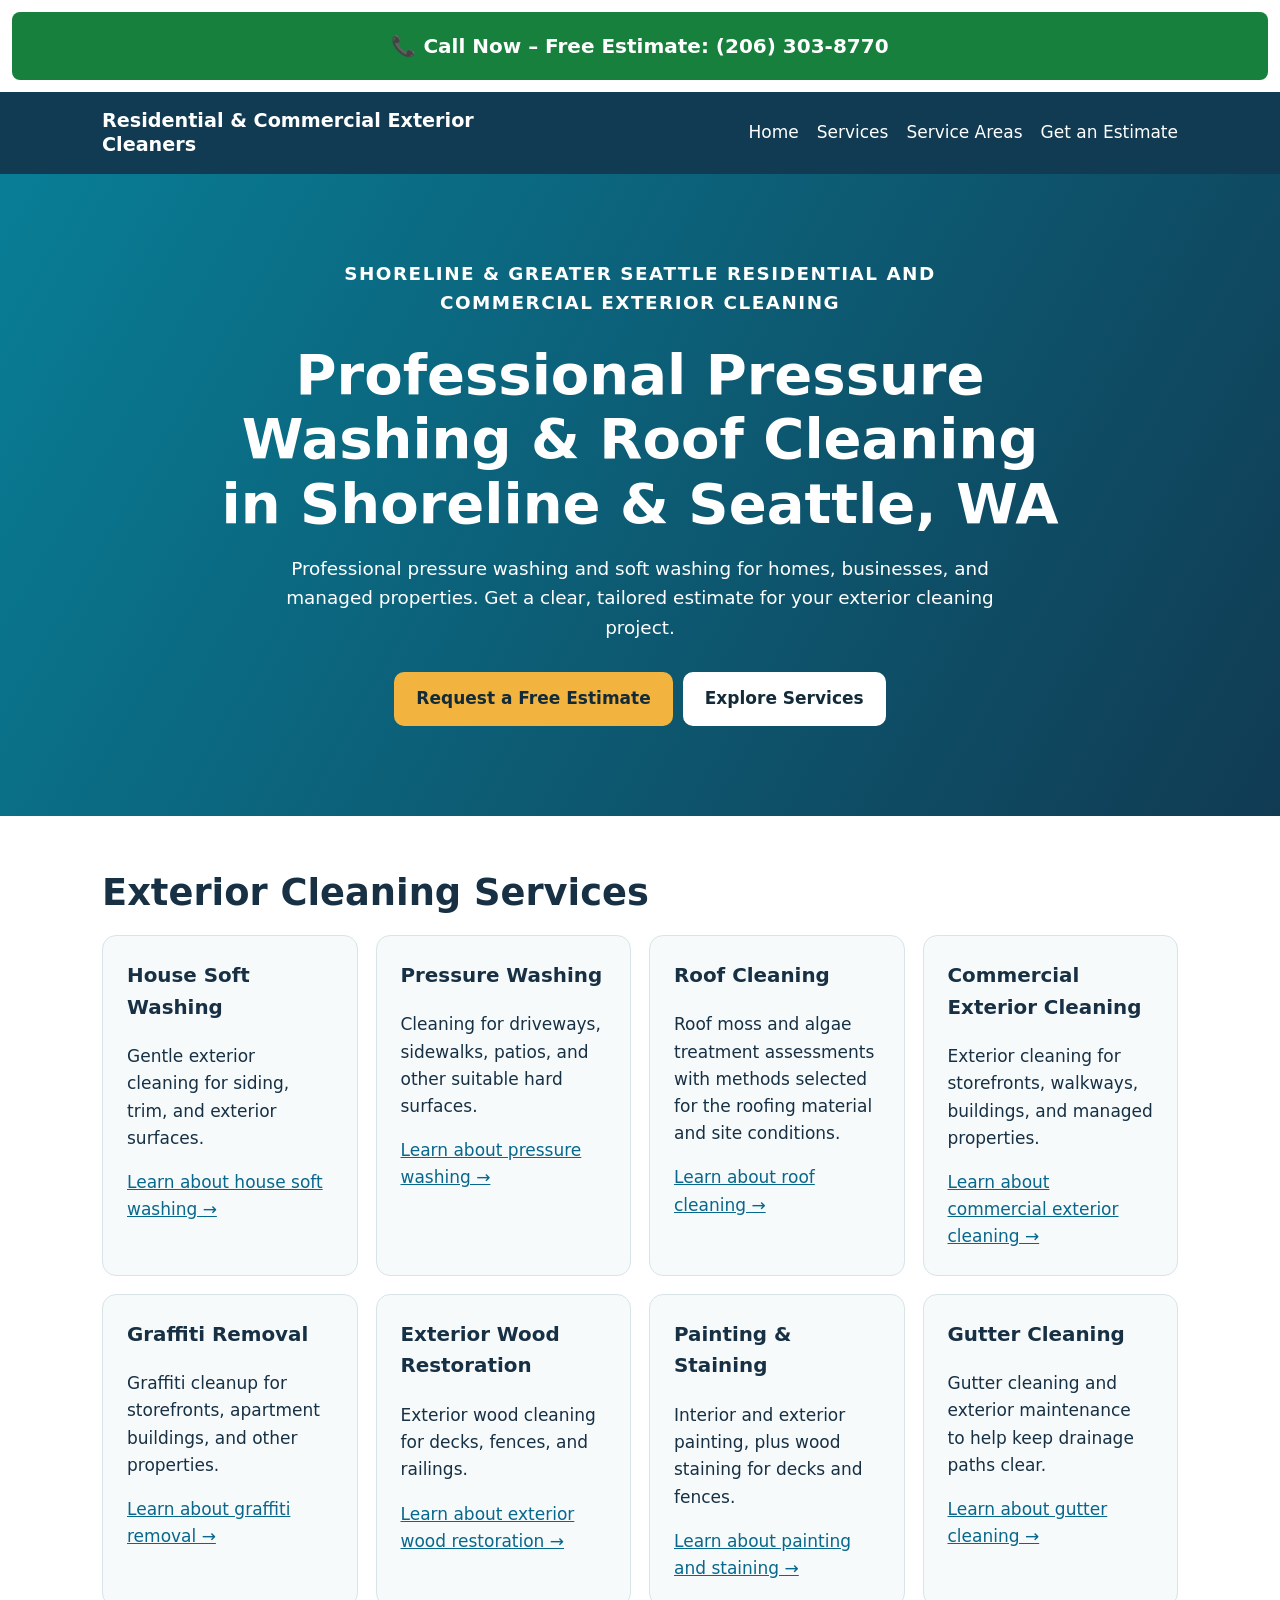
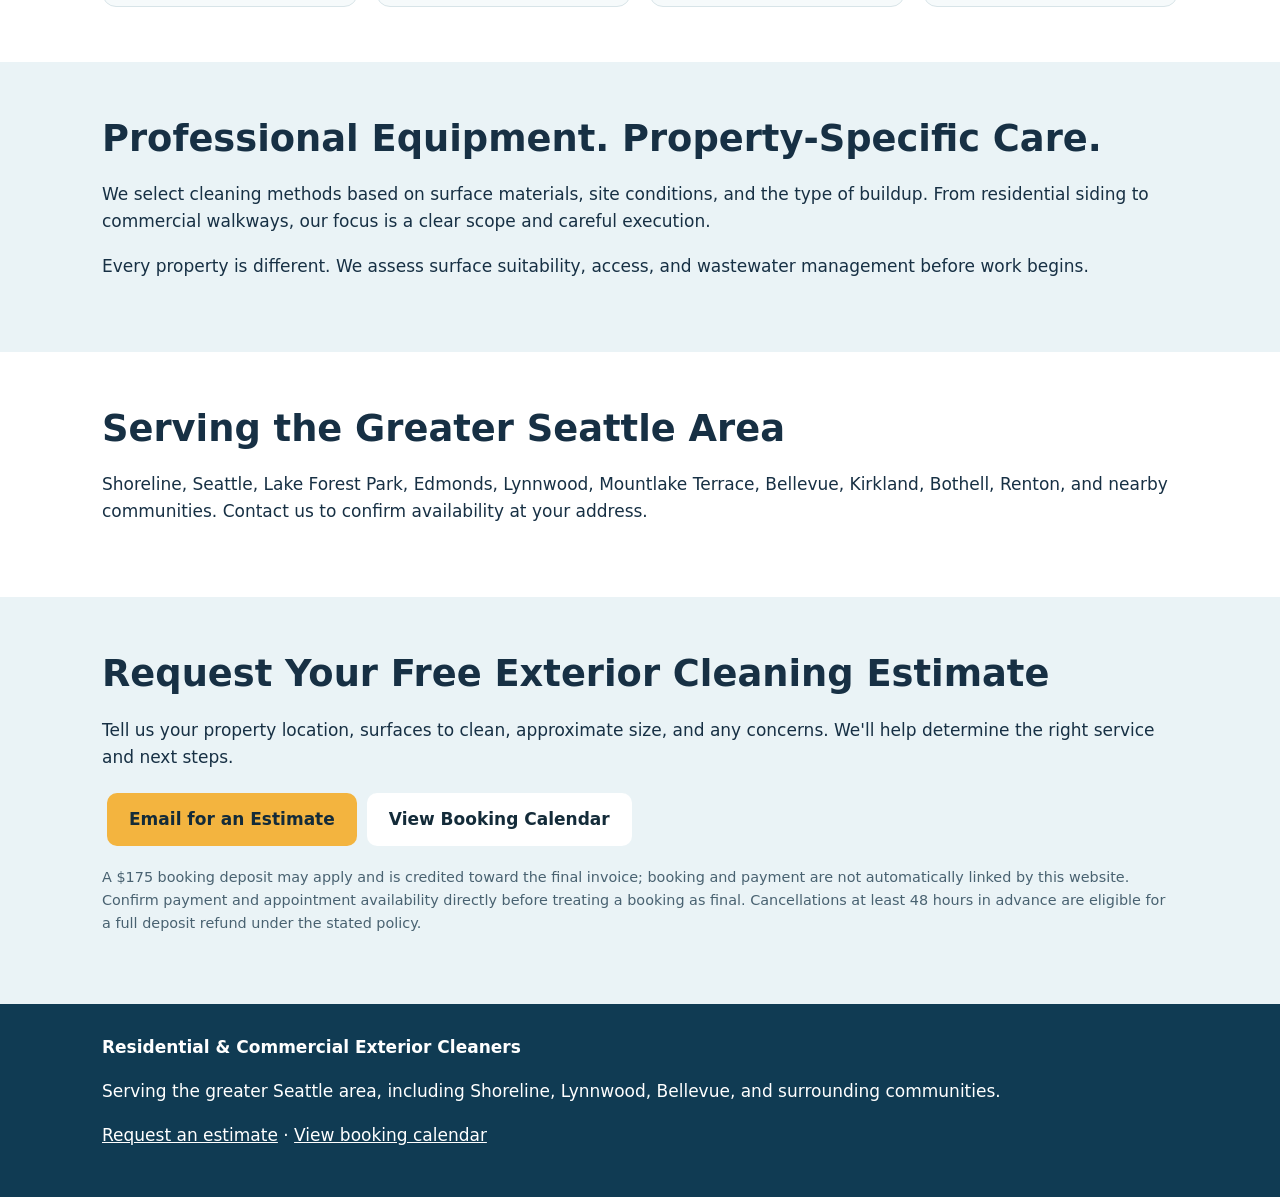
==== commit c59a10e4: "Improve local SEO, service metadata and estimate link markup" ====
--- a/index.html
+++ b/index.html
@@ -1,4 +1,4 @@
-<!doctype html><html lang="en"><head><meta charset="utf-8"><meta name="viewport" content="width=device-width,initial-scale=1"><title>Seattle Pressure Washing &amp; Soft Washing | Residential &amp; Commercial Exterior Cleaners</title><meta name="description" content="Residential and commercial pressure washing, house soft washing, roof cleaning, and exterior cleaning across Seattle, Shoreline, Bellevue, and Lynnwood. Request a free estimate."><link rel="canonical" href="https://www.residentialcommercialexteriorcleaners.com/"><link rel="stylesheet" href="/styles.css"><script type="application/ld+json">{"@context":"https://schema.org","@type":"LocalBusiness","name":"Residential & Commercial Exterior Cleaners","url":"https://www.residentialcommercialexteriorcleaners.com/","description":"Pressure washing and soft washing services for residential and commercial properties in the greater Seattle area.","areaServed":[{"@type":"City","name":"Seattle"},{"@type":"City","name":"Shoreline"},{"@type":"City","name":"Bellevue"},{"@type":"City","name":"Lynnwood"}],"hasOfferCatalog":{"@type":"OfferCatalog","name":"Exterior cleaning services"}}</script>
+<!doctype html><html lang="en"><head><meta charset="utf-8"><meta name="viewport" content="width=device-width,initial-scale=1"><title>Pressure Washing &amp; Roof Cleaning | Shoreline &amp; Seattle, WA</title><meta name="description" content="Professional pressure washing, roof moss treatment, soft washing and gutter cleaning in Shoreline, Seattle and nearby cities. Call 206-303-8770 for a free estimate."><link rel="canonical" href="https://www.residentialcommercialexteriorcleaners.com/"><link rel="stylesheet" href="/styles.css"><script type="application/ld+json">{"@context":"https://schema.org","@type":"LocalBusiness","@id":"https://www.residentialcommercialexteriorcleaners.com/#business","name":"Residential & Commercial Exterior Cleaners","url":"https://www.residentialcommercialexteriorcleaners.com/","telephone":"+1-206-303-8770","email":"matt@residentialcommercialexteriorcleaners.com","description":"Residential and commercial pressure washing, roof cleaning, soft washing and exterior maintenance in Shoreline, Seattle and nearby Washington communities.","areaServed":[{"@type":"City","name":"Shoreline","containedInPlace":{"@type":"State","name":"Washington"}},{"@type":"City","name":"Seattle","containedInPlace":{"@type":"State","name":"Washington"}},{"@type":"City","name":"Lake Forest Park","containedInPlace":{"@type":"State","name":"Washington"}},{"@type":"City","name":"Edmonds","containedInPlace":{"@type":"State","name":"Washington"}},{"@type":"City","name":"Lynnwood","containedInPlace":{"@type":"State","name":"Washington"}},{"@type":"City","name":"Mountlake Terrace","containedInPlace":{"@type":"State","name":"Washington"}},{"@type":"City","name":"Bellevue","containedInPlace":{"@type":"State","name":"Washington"}},{"@type":"City","name":"Kirkland","containedInPlace":{"@type":"State","name":"Washington"}},{"@type":"City","name":"Bothell","containedInPlace":{"@type":"State","name":"Washington"}},{"@type":"City","name":"Renton","containedInPlace":{"@type":"State","name":"Washington"}}],"hasOfferCatalog":{"@type":"OfferCatalog","name":"Exterior cleaning services","itemListElement":[{"@type":"Offer","itemOffered":{"@type":"Service","name":"Pressure Washing","url":"https://www.residentialcommercialexteriorcleaners.com/services/pressure-washing.html"}},{"@type":"Offer","itemOffered":{"@type":"Service","name":"Roof Cleaning & Moss Treatment","url":"https://www.residentialcommercialexteriorcleaners.com/services/roof-cleaning.html"}},{"@type":"Offer","itemOffered":{"@type":"Service","name":"House Soft Washing","url":"https://www.residentialcommercialexteriorcleaners.com/services/house-soft-washing.html"}},{"@type":"Offer","itemOffered":{"@type":"Service","name":"Commercial Exterior Cleaning","url":"https://www.residentialcommercialexteriorcleaners.com/services/commercial-cleaning.html"}},{"@type":"Offer","itemOffered":{"@type":"Service","name":"Gutter Cleaning","url":"https://www.residentialcommercialexteriorcleaners.com/services/gutter-cleaning.html"}},{"@type":"Offer","itemOffered":{"@type":"Service","name":"Graffiti Removal","url":"https://www.residentialcommercialexteriorcleaners.com/services/graffiti-removal.html"}},{"@type":"Offer","itemOffered":{"@type":"Service","name":"Exterior Wood Restoration","url":"https://www.residentialcommercialexteriorcleaners.com/services/wood-restoration.html"}},{"@type":"Offer","itemOffered":{"@type":"Service","name":"Painting & Staining","url":"https://www.residentialcommercialexteriorcleaners.com/services/painting-staining.html"}}]}}</script>
     
     
 <!-- Google tag (gtag.js) -->
@@ -29,4 +29,4 @@
 <a href="tel:+12063038770" style="display:block;background:#16803c;color:white;text-align:center;padding:18px;font-size:20px;font-weight:bold;text-decoration:none;border-radius:8px;margin:12px;">
   📞 Call Now – Free Estimate: (206) 303-8770
 </a>
-<header><div class="wrap"><a class="brand" href="/">Residential &amp; Commercial Exterior Cleaners</a><nav aria-label="Main navigation"><a href="/">Home</a><a href="/#services">Services</a><a href="/#areas">Service Areas</a><a href="/#quote">Get an Estimate</a></nav></div></header><main><section class="hero"><div class="wrap"><p class="eyebrow">Seattle-area residential &amp; commercial exterior cleaning</p><h1>Bring Your Property Back to Life</h1><p>Professional pressure washing and soft washing for homes, businesses, and managed properties. Get a clear, tailored estimate for your exterior cleaning project.</p><a class="btn" href="tel:+12063038770">Request a Free Estimate</a><a class="btn secondary" href="#services">Explore Services</a></div></section><section class="section" id="services"><div class="wrap"><h2>Exterior Cleaning Services</h2><div class="grid"><article class="card"><h3>House Soft Washing</h3><p>Gentle exterior cleaning for siding, trim, and exterior surfaces.</p><a href="/services/house-soft-washing.html">Learn about house soft washing →</a></article><article class="card"><h3>Pressure Washing</h3><p>Cleaning for driveways, sidewalks, patios, and other suitable hard surfaces.</p><a href="/services/pressure-washing.html">Learn about pressure washing →</a></article><article class="card"><h3>Roof Cleaning</h3><p>Roof cleaning assessments with methods selected for the roofing material and site conditions.</p><a href="/services/roof-cleaning.html">Learn about roof cleaning →</a></article><article class="card"><h3>Commercial Exterior Cleaning</h3><p>Exterior cleaning for storefronts, walkways, buildings, and managed properties.</p><a href="/services/commercial-cleaning.html">Learn about commercial exterior cleaning →</a></article><article class="card"><h3>Graffiti Removal</h3><p>Graffiti cleanup for storefronts, apartment buildings, and other properties.</p><a href="/services/graffiti-removal.html">Learn about graffiti removal →</a></article><article class="card"><h3>Exterior Wood Restoration</h3><p>Exterior wood cleaning for decks, fences, and railings.</p><a href="/services/wood-restoration.html">Learn about exterior wood restoration →</a></article><article class="card"><h3>Painting &amp; Staining</h3><p>Interior and exterior painting, plus wood staining for decks and fences.</p><a href="/services/painting-staining.html">Learn about painting and staining →</a></article><article class="card"><h3>Gutter Cleaning</h3><p>Gutter cleaning and exterior maintenance to help keep drainage paths clear.</p><a href="/services/gutter-cleaning.html">Learn about gutter cleaning →</a></article></div></div></section><section class="section light"><div class="wrap"><h2>Professional Equipment. Property-Specific Care.</h2><p>We select cleaning methods based on surface materials, site conditions, and the type of buildup. From residential siding to commercial walkways, our focus is a clear scope and careful execution.</p><p>Every property is different. We assess surface suitability, access, and wastewater management before work begins.</p></div></section><section class="section" id="areas"><div class="wrap"><h2>Serving the Greater Seattle Area</h2><p>Seattle, Shoreline, Lake Forest Park, Edmonds, Lynnwood, Mountlake Terrace, Bellevue, Kirkland, Bothell, Renton, and nearby communities. Contact us to confirm availability at your address.</p></div></section><section class="section light" id="quote"><div class="wrap"><h2>Request Your Free Exterior Cleaning Estimate</h2><p>Tell us your property location, surfaces to clean, approximate size, and any concerns. We'll help determine the right service and next steps.</p><a class="btn" onclick="gtag_report_conversion();" href="https://mail.google.com/mail/?view=cm&amp;fs=1&amp;to=matt%40residentialcommercialexteriorcleaners.com&amp;su=Exterior%20Cleaning%20Estimate%20Request"">Email for an Estimate</a><a class="btn secondary" href="https://calendar.app.google/ALPbAjFEjYgFYLGk9" rel="noopener noreferrer">View Booking Calendar</a><p class="note">Please verify the estimate email address before publishing. A $175 booking deposit may apply and is credited toward the final invoice; booking and payment are not automatically linked by this website. Confirm payment and appointment availability directly before treating a booking as final. Cancellations at least 48 hours in advance are eligible for a full deposit refund under the stated policy.</p></div></section></main><footer><div class="wrap"><strong>Residential &amp; Commercial Exterior Cleaners</strong><p>Serving the greater Seattle area, including Shoreline, Lynnwood, Bellevue, and surrounding communities.</p><p><a href="/#quote">Request an estimate</a> · <a href="https://calendar.app.google/ALPbAjFEjYgFYLGk9" rel="noopener noreferrer">View booking calendar</a></p></div></footer></body></html>
+<header><div class="wrap"><a class="brand" href="/">Residential &amp; Commercial Exterior Cleaners</a><nav aria-label="Main navigation"><a href="/">Home</a><a href="/#services">Services</a><a href="/#areas">Service Areas</a><a href="/#quote">Get an Estimate</a></nav></div></header><main><section class="hero"><div class="wrap"><p class="eyebrow">Shoreline &amp; greater Seattle residential and commercial exterior cleaning</p><h1>Professional Pressure Washing &amp; Roof Cleaning in Shoreline &amp; Seattle, WA</h1><p>Professional pressure washing and soft washing for homes, businesses, and managed properties. Get a clear, tailored estimate for your exterior cleaning project.</p><a class="btn" href="tel:+12063038770">Request a Free Estimate</a><a class="btn secondary" href="#services">Explore Services</a></div></section><section class="section" id="services"><div class="wrap"><h2>Exterior Cleaning Services</h2><div class="grid"><article class="card"><h3>House Soft Washing</h3><p>Gentle exterior cleaning for siding, trim, and exterior surfaces.</p><a href="/services/house-soft-washing.html">Learn about house soft washing →</a></article><article class="card"><h3>Pressure Washing</h3><p>Cleaning for driveways, sidewalks, patios, and other suitable hard surfaces.</p><a href="/services/pressure-washing.html">Learn about pressure washing →</a></article><article class="card"><h3>Roof Cleaning</h3><p>Roof moss and algae treatment assessments with methods selected for the roofing material and site conditions.</p><a href="/services/roof-cleaning.html">Learn about roof cleaning →</a></article><article class="card"><h3>Commercial Exterior Cleaning</h3><p>Exterior cleaning for storefronts, walkways, buildings, and managed properties.</p><a href="/services/commercial-cleaning.html">Learn about commercial exterior cleaning →</a></article><article class="card"><h3>Graffiti Removal</h3><p>Graffiti cleanup for storefronts, apartment buildings, and other properties.</p><a href="/services/graffiti-removal.html">Learn about graffiti removal →</a></article><article class="card"><h3>Exterior Wood Restoration</h3><p>Exterior wood cleaning for decks, fences, and railings.</p><a href="/services/wood-restoration.html">Learn about exterior wood restoration →</a></article><article class="card"><h3>Painting &amp; Staining</h3><p>Interior and exterior painting, plus wood staining for decks and fences.</p><a href="/services/painting-staining.html">Learn about painting and staining →</a></article><article class="card"><h3>Gutter Cleaning</h3><p>Gutter cleaning and exterior maintenance to help keep drainage paths clear.</p><a href="/services/gutter-cleaning.html">Learn about gutter cleaning →</a></article></div></div></section><section class="section light"><div class="wrap"><h2>Professional Equipment. Property-Specific Care.</h2><p>We select cleaning methods based on surface materials, site conditions, and the type of buildup. From residential siding to commercial walkways, our focus is a clear scope and careful execution.</p><p>Every property is different. We assess surface suitability, access, and wastewater management before work begins.</p></div></section><section class="section" id="areas"><div class="wrap"><h2>Serving the Greater Seattle Area</h2><p>Shoreline, Seattle, Lake Forest Park, Edmonds, Lynnwood, Mountlake Terrace, Bellevue, Kirkland, Bothell, Renton, and nearby communities. Contact us to confirm availability at your address.</p></div></section><section class="section light" id="quote"><div class="wrap"><h2>Request Your Free Exterior Cleaning Estimate</h2><p>Tell us your property location, surfaces to clean, approximate size, and any concerns. We'll help determine the right service and next steps.</p><a class="btn" onclick="gtag_report_conversion();" href="https://mail.google.com/mail/?view=cm&amp;fs=1&amp;to=matt%40residentialcommercialexteriorcleaners.com&amp;su=Exterior%20Cleaning%20Estimate%20Request">Email for an Estimate</a><a class="btn secondary" href="https://calendar.app.google/ALPbAjFEjYgFYLGk9" rel="noopener noreferrer">View Booking Calendar</a><p class="note">A $175 booking deposit may apply and is credited toward the final invoice; booking and payment are not automatically linked by this website. Confirm payment and appointment availability directly before treating a booking as final. Cancellations at least 48 hours in advance are eligible for a full deposit refund under the stated policy.</p></div></section></main><footer><div class="wrap"><strong>Residential &amp; Commercial Exterior Cleaners</strong><p>Serving the greater Seattle area, including Shoreline, Lynnwood, Bellevue, and surrounding communities.</p><p><a href="/#quote">Request an estimate</a> · <a href="https://calendar.app.google/ALPbAjFEjYgFYLGk9" rel="noopener noreferrer">View booking calendar</a></p></div></footer></body></html>
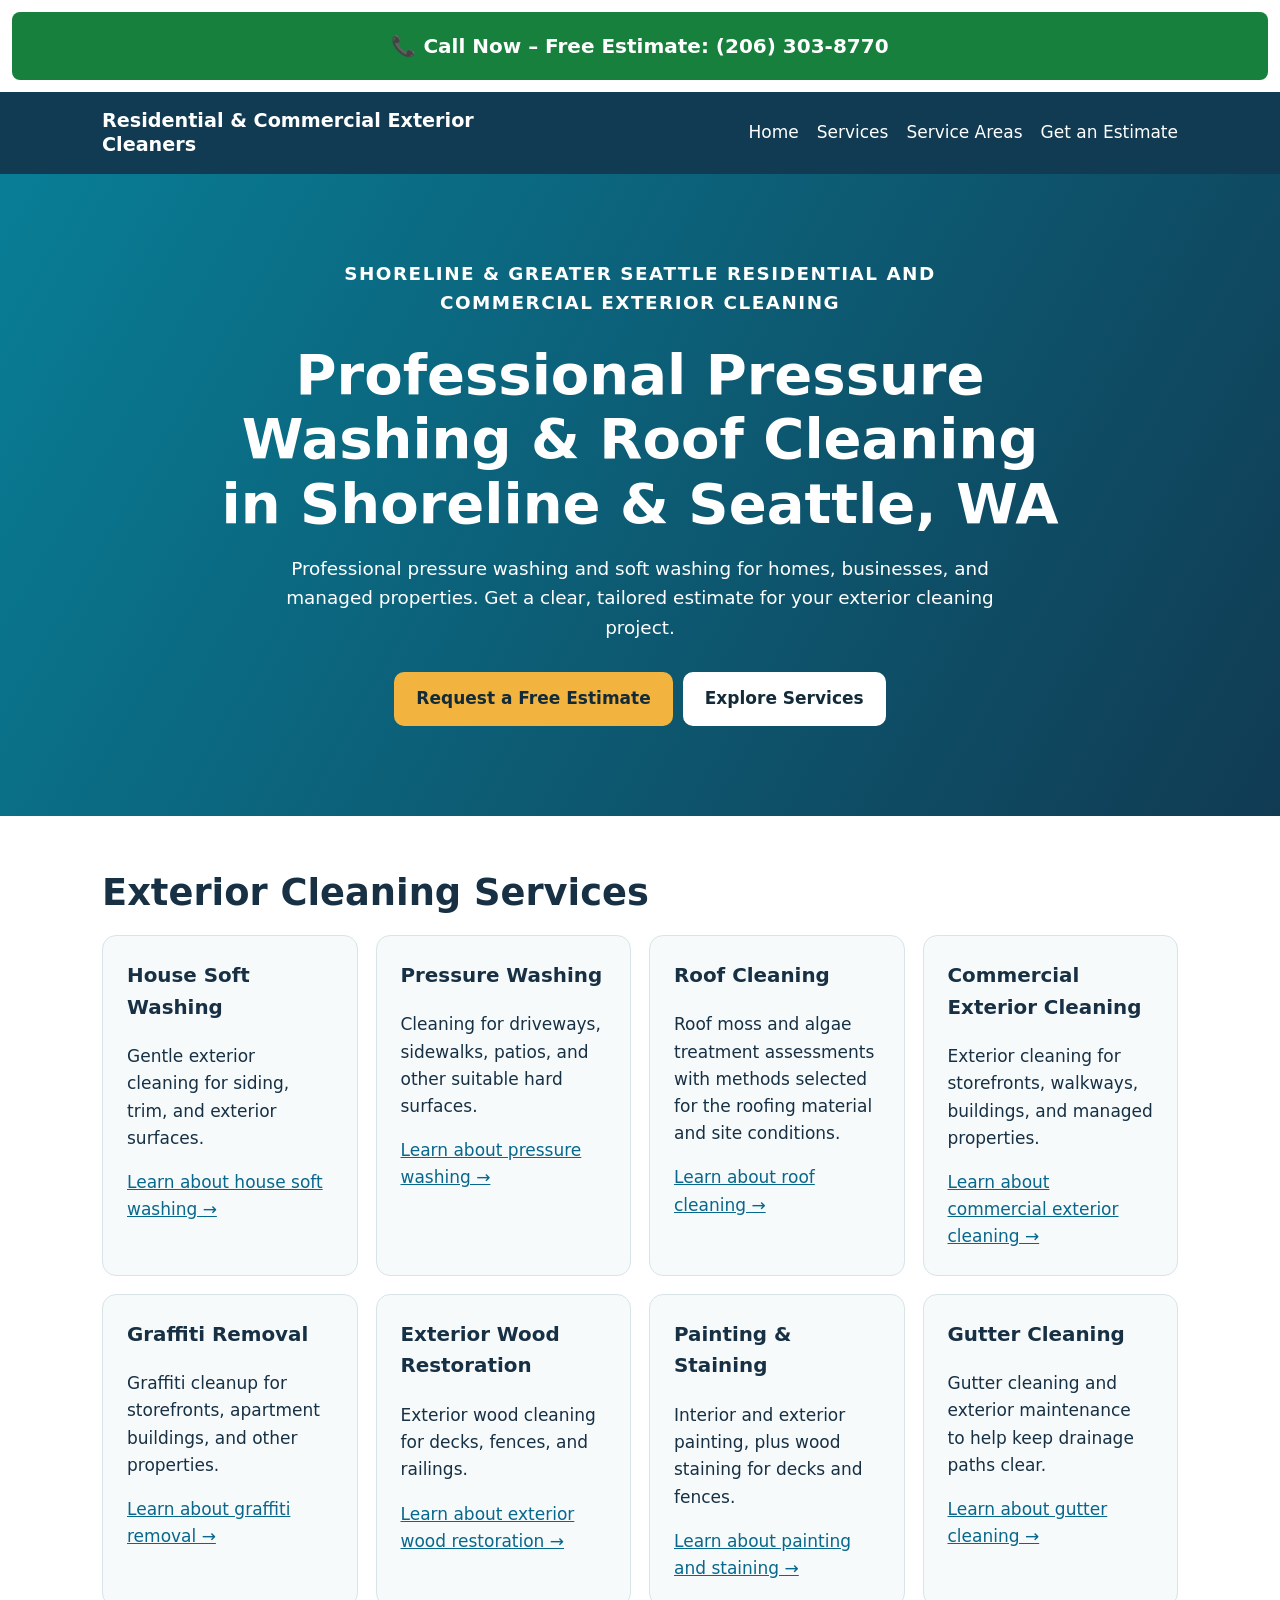
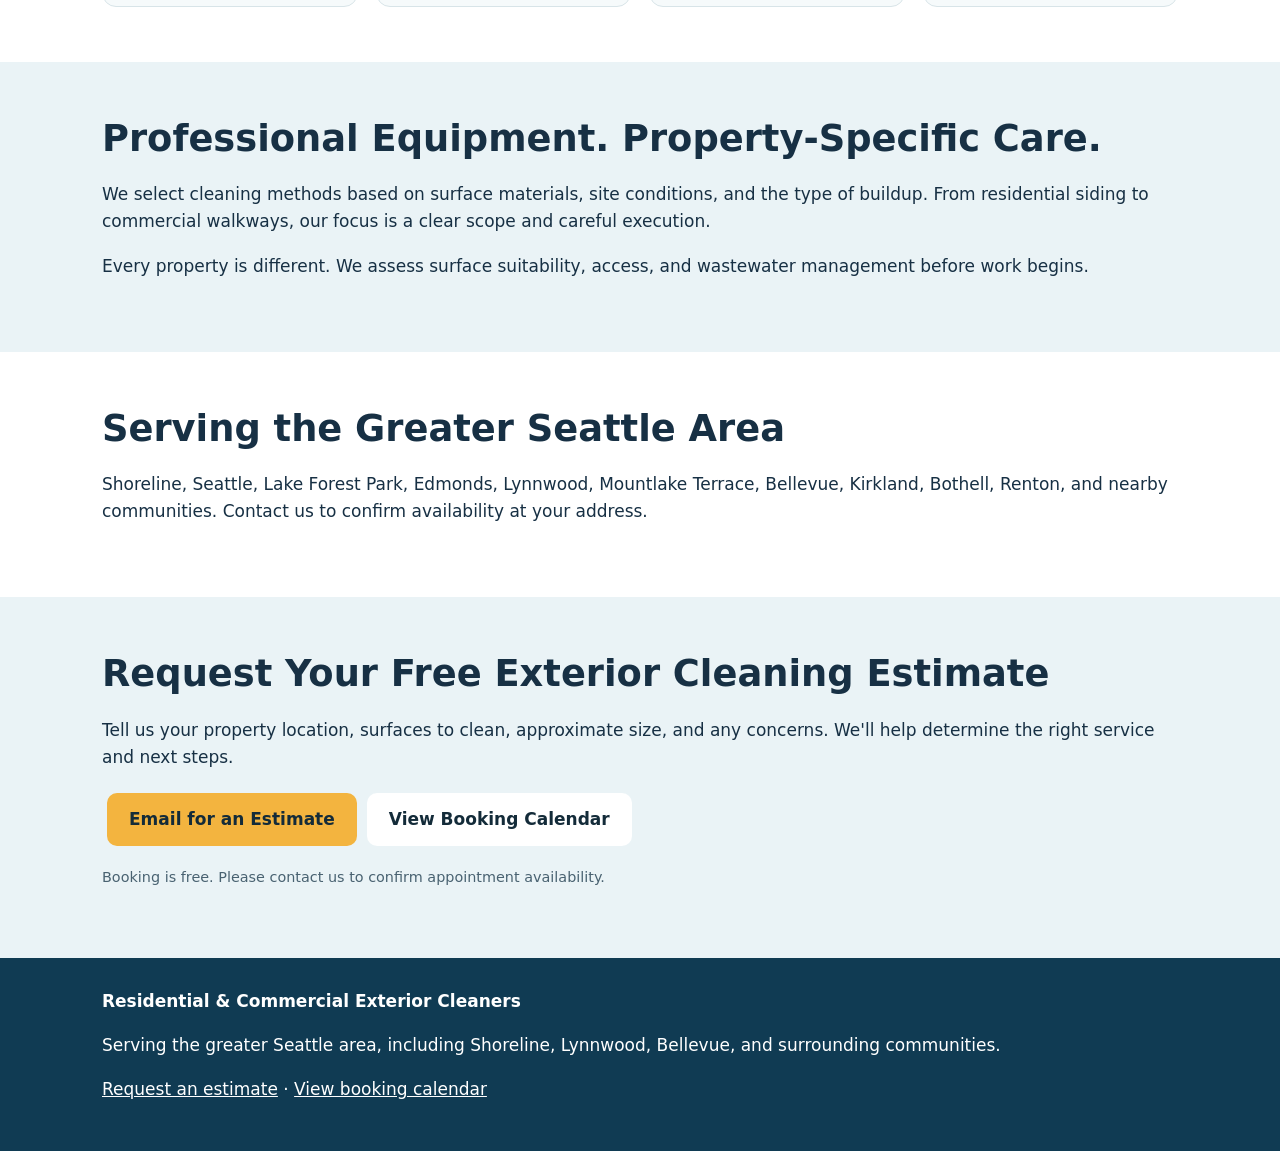
==== commit f53dc845: "Remove the booking deposit from index.html" ====
--- a/index.html
+++ b/index.html
@@ -10,23 +10,16 @@
 
   gtag('config', 'AW-18505908150');
 </script>
-<!-- Google Ads estimate request conversion -->
+<!-- Google Ads estimate email click -->
 <script>
-function gtag_report_conversion(url) {
-  var callback = function () {
-    if (typeof(url) !== 'undefined') {
-      window.location = url;
-    }
-  };
-  gtag('event', 'conversion', {
-    'send_to': 'AW-18505908150/kSYCcKnG6kdELb_pvhE',
-    'event_callback': callback
-  });
-  return false;
-}
+  function trackEstimateEmailClick() {
+    gtag('event', 'conversion', {
+      'send_to': 'AW-18505908150/kSYCcKnG6kdELb_pvhE'
+    });
+  }
 </script>
 </head><body>
 <a href="tel:+12063038770" style="display:block;background:#16803c;color:white;text-align:center;padding:18px;font-size:20px;font-weight:bold;text-decoration:none;border-radius:8px;margin:12px;">
   📞 Call Now – Free Estimate: (206) 303-8770
 </a>
-<header><div class="wrap"><a class="brand" href="/">Residential &amp; Commercial Exterior Cleaners</a><nav aria-label="Main navigation"><a href="/">Home</a><a href="/#services">Services</a><a href="/#areas">Service Areas</a><a href="/#quote">Get an Estimate</a></nav></div></header><main><section class="hero"><div class="wrap"><p class="eyebrow">Shoreline &amp; greater Seattle residential and commercial exterior cleaning</p><h1>Professional Pressure Washing &amp; Roof Cleaning in Shoreline &amp; Seattle, WA</h1><p>Professional pressure washing and soft washing for homes, businesses, and managed properties. Get a clear, tailored estimate for your exterior cleaning project.</p><a class="btn" href="tel:+12063038770">Request a Free Estimate</a><a class="btn secondary" href="#services">Explore Services</a></div></section><section class="section" id="services"><div class="wrap"><h2>Exterior Cleaning Services</h2><div class="grid"><article class="card"><h3>House Soft Washing</h3><p>Gentle exterior cleaning for siding, trim, and exterior surfaces.</p><a href="/services/house-soft-washing.html">Learn about house soft washing →</a></article><article class="card"><h3>Pressure Washing</h3><p>Cleaning for driveways, sidewalks, patios, and other suitable hard surfaces.</p><a href="/services/pressure-washing.html">Learn about pressure washing →</a></article><article class="card"><h3>Roof Cleaning</h3><p>Roof moss and algae treatment assessments with methods selected for the roofing material and site conditions.</p><a href="/services/roof-cleaning.html">Learn about roof cleaning →</a></article><article class="card"><h3>Commercial Exterior Cleaning</h3><p>Exterior cleaning for storefronts, walkways, buildings, and managed properties.</p><a href="/services/commercial-cleaning.html">Learn about commercial exterior cleaning →</a></article><article class="card"><h3>Graffiti Removal</h3><p>Graffiti cleanup for storefronts, apartment buildings, and other properties.</p><a href="/services/graffiti-removal.html">Learn about graffiti removal →</a></article><article class="card"><h3>Exterior Wood Restoration</h3><p>Exterior wood cleaning for decks, fences, and railings.</p><a href="/services/wood-restoration.html">Learn about exterior wood restoration →</a></article><article class="card"><h3>Painting &amp; Staining</h3><p>Interior and exterior painting, plus wood staining for decks and fences.</p><a href="/services/painting-staining.html">Learn about painting and staining →</a></article><article class="card"><h3>Gutter Cleaning</h3><p>Gutter cleaning and exterior maintenance to help keep drainage paths clear.</p><a href="/services/gutter-cleaning.html">Learn about gutter cleaning →</a></article></div></div></section><section class="section light"><div class="wrap"><h2>Professional Equipment. Property-Specific Care.</h2><p>We select cleaning methods based on surface materials, site conditions, and the type of buildup. From residential siding to commercial walkways, our focus is a clear scope and careful execution.</p><p>Every property is different. We assess surface suitability, access, and wastewater management before work begins.</p></div></section><section class="section" id="areas"><div class="wrap"><h2>Serving the Greater Seattle Area</h2><p>Shoreline, Seattle, Lake Forest Park, Edmonds, Lynnwood, Mountlake Terrace, Bellevue, Kirkland, Bothell, Renton, and nearby communities. Contact us to confirm availability at your address.</p></div></section><section class="section light" id="quote"><div class="wrap"><h2>Request Your Free Exterior Cleaning Estimate</h2><p>Tell us your property location, surfaces to clean, approximate size, and any concerns. We'll help determine the right service and next steps.</p><a class="btn" onclick="gtag_report_conversion();" href="https://mail.google.com/mail/?view=cm&amp;fs=1&amp;to=matt%40residentialcommercialexteriorcleaners.com&amp;su=Exterior%20Cleaning%20Estimate%20Request">Email for an Estimate</a><a class="btn secondary" href="https://calendar.app.google/ALPbAjFEjYgFYLGk9" rel="noopener noreferrer">View Booking Calendar</a><p class="note">A $175 booking deposit may apply and is credited toward the final invoice; booking and payment are not automatically linked by this website. Confirm payment and appointment availability directly before treating a booking as final. Cancellations at least 48 hours in advance are eligible for a full deposit refund under the stated policy.</p></div></section></main><footer><div class="wrap"><strong>Residential &amp; Commercial Exterior Cleaners</strong><p>Serving the greater Seattle area, including Shoreline, Lynnwood, Bellevue, and surrounding communities.</p><p><a href="/#quote">Request an estimate</a> · <a href="https://calendar.app.google/ALPbAjFEjYgFYLGk9" rel="noopener noreferrer">View booking calendar</a></p></div></footer></body></html>
+<header><div class="wrap"><a class="brand" href="/">Residential &amp; Commercial Exterior Cleaners</a><nav aria-label="Main navigation"><a href="/">Home</a><a href="/#services">Services</a><a href="/#areas">Service Areas</a><a href="/#quote">Get an Estimate</a></nav></div></header><main><section class="hero"><div class="wrap"><p class="eyebrow">Shoreline &amp; greater Seattle residential and commercial exterior cleaning</p><h1>Professional Pressure Washing &amp; Roof Cleaning in Shoreline &amp; Seattle, WA</h1><p>Professional pressure washing and soft washing for homes, businesses, and managed properties. Get a clear, tailored estimate for your exterior cleaning project.</p><a class="btn" href="tel:+12063038770">Request a Free Estimate</a><a class="btn secondary" href="#services">Explore Services</a></div></section><section class="section" id="services"><div class="wrap"><h2>Exterior Cleaning Services</h2><div class="grid"><article class="card"><h3>House Soft Washing</h3><p>Gentle exterior cleaning for siding, trim, and exterior surfaces.</p><a href="/services/house-soft-washing.html">Learn about house soft washing →</a></article><article class="card"><h3>Pressure Washing</h3><p>Cleaning for driveways, sidewalks, patios, and other suitable hard surfaces.</p><a href="/services/pressure-washing.html">Learn about pressure washing →</a></article><article class="card"><h3>Roof Cleaning</h3><p>Roof moss and algae treatment assessments with methods selected for the roofing material and site conditions.</p><a href="/services/roof-cleaning.html">Learn about roof cleaning →</a></article><article class="card"><h3>Commercial Exterior Cleaning</h3><p>Exterior cleaning for storefronts, walkways, buildings, and managed properties.</p><a href="/services/commercial-cleaning.html">Learn about commercial exterior cleaning →</a></article><article class="card"><h3>Graffiti Removal</h3><p>Graffiti cleanup for storefronts, apartment buildings, and other properties.</p><a href="/services/graffiti-removal.html">Learn about graffiti removal →</a></article><article class="card"><h3>Exterior Wood Restoration</h3><p>Exterior wood cleaning for decks, fences, and railings.</p><a href="/services/wood-restoration.html">Learn about exterior wood restoration →</a></article><article class="card"><h3>Painting &amp; Staining</h3><p>Interior and exterior painting, plus wood staining for decks and fences.</p><a href="/services/painting-staining.html">Learn about painting and staining →</a></article><article class="card"><h3>Gutter Cleaning</h3><p>Gutter cleaning and exterior maintenance to help keep drainage paths clear.</p><a href="/services/gutter-cleaning.html">Learn about gutter cleaning →</a></article></div></div></section><section class="section light"><div class="wrap"><h2>Professional Equipment. Property-Specific Care.</h2><p>We select cleaning methods based on surface materials, site conditions, and the type of buildup. From residential siding to commercial walkways, our focus is a clear scope and careful execution.</p><p>Every property is different. We assess surface suitability, access, and wastewater management before work begins.</p></div></section><section class="section" id="areas"><div class="wrap"><h2>Serving the Greater Seattle Area</h2><p>Shoreline, Seattle, Lake Forest Park, Edmonds, Lynnwood, Mountlake Terrace, Bellevue, Kirkland, Bothell, Renton, and nearby communities. Contact us to confirm availability at your address.</p></div></section><section class="section light" id="quote"><div class="wrap"><h2>Request Your Free Exterior Cleaning Estimate</h2><p>Tell us your property location, surfaces to clean, approximate size, and any concerns. We'll help determine the right service and next steps.</p><a class="btn" onclick="trackEstimateEmailClick()" href="mailto:matt@residentialcommercialexteriorcleaners.com?subject=Exterior%20Cleaning%20Estimate%20Request">Email for an Estimate</a><a class="btn secondary" href="https://calendar.app.google/ALPbAjFEjYgFYLGk9" rel="noopener noreferrer">View Booking Calendar</a><p class="note">Booking is free. Please contact us to confirm appointment availability.</p></div></section></main><footer><div class="wrap"><strong>Residential &amp; Commercial Exterior Cleaners</strong><p>Serving the greater Seattle area, including Shoreline, Lynnwood, Bellevue, and surrounding communities.</p><p><a href="/#quote">Request an estimate</a> · <a href="https://calendar.app.google/ALPbAjFEjYgFYLGk9" rel="noopener noreferrer">View booking calendar</a></p></div></footer></body></html>
